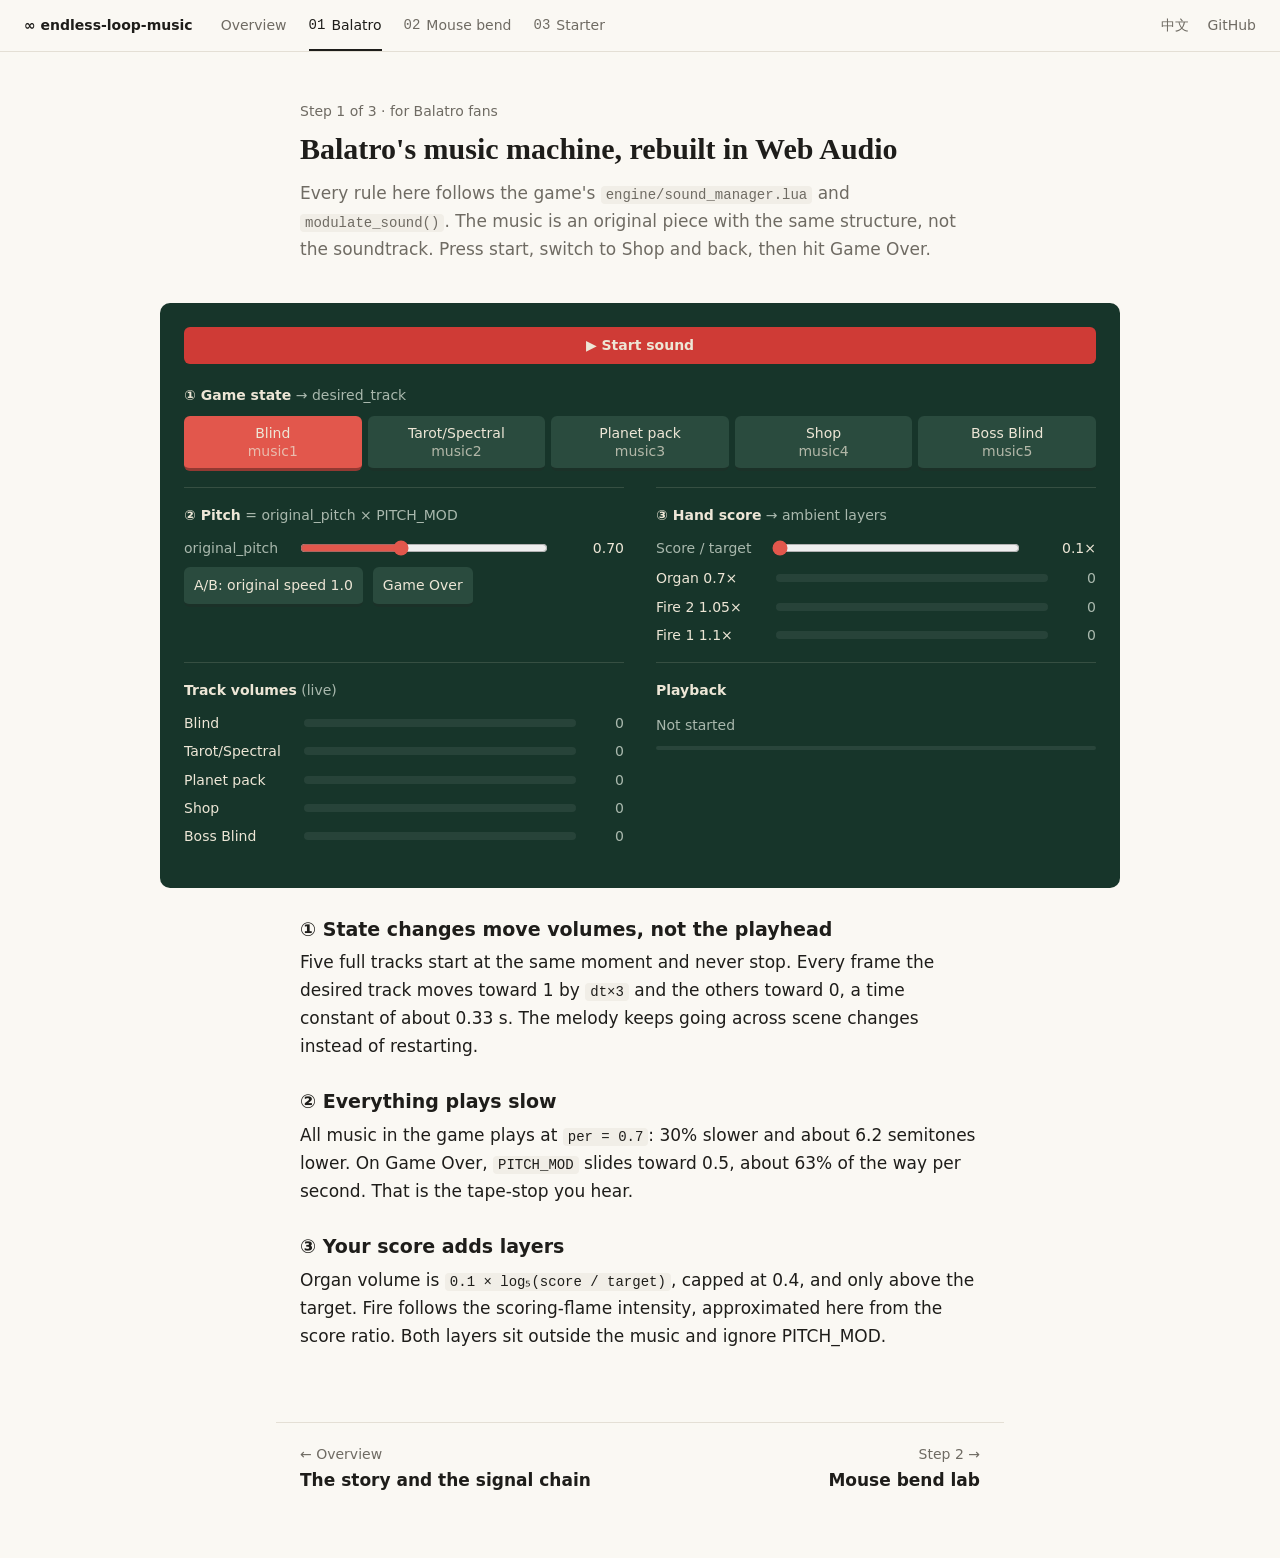
==== demos/balatro.html @ f19dcfc6 "Point links to JonasJoe233" ====
<!doctype html>
<html lang="en">
<head>
<meta charset="utf-8">
<title>Balatro music machine · replica</title>
<meta name="viewport" content="width=device-width,initial-scale=1">
<link rel="stylesheet" href="../assets/site.css">
<style>
  /* the mixer is one .stage; game colors stay inside it */
  .mixer{margin-top:32px;padding:24px}
  .mixer .grp{padding:16px 0;border-top:1px solid var(--felt-line)}
  .mixer > .grp:first-of-type{border-top:0;padding-top:0}
  .mixer .lbl{color:var(--felt-mute);margin:0 0 10px}
  .mixer .lbl b{color:var(--felt-ink)}
  .mixer .two{display:grid;grid-template-columns:1fr 1fr;gap:0 32px}
  .mixer .two .grp{border-top:1px solid var(--felt-line)}
  @media(max-width:760px){.mixer{padding:18px}.mixer .two{grid-template-columns:1fr}}
  .mixer button{font:inherit;color:var(--felt-ink);background:#2a4b3e;border:0;border-bottom:3px solid rgba(0,0,0,.35);border-radius:6px;padding:7px 10px;cursor:pointer}
  .mixer button:hover{filter:brightness(1.15)}
  .mixer button:active{transform:translateY(2px);border-bottom-width:1px}
  .mixer button.on{background:var(--red)}
  #start{width:100%;margin-bottom:20px;border-bottom:0;background:var(--act);font-weight:600}
  .states{display:grid;grid-template-columns:repeat(5,1fr);gap:6px}
  .states button{padding:8px 4px;line-height:1.3}
  .states button small{display:block;opacity:.7;font-size:inherit}
  @media(max-width:560px){.states{grid-template-columns:repeat(3,1fr)}}
  .row{display:flex;align-items:center;gap:10px;margin:8px 0;flex-wrap:wrap}
  .row label{width:104px;flex:none;color:var(--felt-mute)}
  .row input[type=range]{flex:1;min-width:120px;accent-color:var(--red)}
  .row output{width:64px;text-align:right;font-variant-numeric:tabular-nums}
  .meters{display:grid;gap:6px}
  .meter{display:grid;grid-template-columns:112px 1fr 40px;align-items:center;gap:8px}
  .bar{height:8px;background:rgba(255,255,255,.07);border-radius:4px;overflow:hidden}
  .bar i{display:block;height:100%;width:0;border-radius:4px}
  .meter span:last-child{text-align:right;font-variant-numeric:tabular-nums;color:var(--felt-mute)}
  .stats{font-variant-numeric:tabular-nums;line-height:1.9;color:var(--felt-mute)}
  .stats b{color:var(--gold);font-weight:600}
  .pos{height:4px;background:rgba(255,255,255,.08);border-radius:4px;margin-top:8px;overflow:hidden}
  .pos i{display:block;height:100%;width:0;background:var(--blue)}
  .explain{margin-top:24px}
  @media(max-width:760px){.row{flex-wrap:nowrap}.row label{width:auto;flex:0 1 auto}.row input[type=range]{min-width:0}.row output{width:44px;flex:none}}
</style>
</head>
<body>
<header class="site-nav">
  <a class="brand" href="../index.html">∞ <span>endless-loop-music</span></a>
  <nav aria-label="Site">
    <a href="../index.html">Overview</a>
    <a href="../demos/balatro.html" aria-current="page"><small>01</small>Balatro</a>
    <a href="../demos/mouse-bend.html"><small>02</small>Mouse bend</a>
    <a href="../examples/homepage.html"><small>03</small>Starter</a>
  </nav>
  <div class="ext"><a href="https://github.com/JonasJoe233/endless-loop-music/blob/main/README.zh-CN.md">中文</a><a class="gh" href="https://github.com/JonasJoe233/endless-loop-music">GitHub</a></div>
</header>
<section class="page-intro">
  <div class="step">Step 1 of 3 · for Balatro fans</div>
  <h1>Balatro's music machine, rebuilt in Web Audio</h1>
  <p>Every rule here follows the game's <code>engine/sound_manager.lua</code> and <code>modulate_sound()</code>. The music is an original piece with the same structure, not the soundtrack. Press start, switch to Shop and back, then hit Game Over.</p>
</section>

<div class="wide">
<div class="stage mixer">
  <button id="start">▶ Start sound</button>

  <div class="grp">
    <p class="lbl"><b>① Game state</b> → desired_track</p>
    <div class="states" id="states"></div>
  </div>

  <div class="two">
    <div class="grp">
      <p class="lbl"><b>② Pitch</b> = original_pitch × PITCH_MOD</p>
      <div class="row"><label>original_pitch</label><input id="pitch" type="range" min="0.5" max="1" step="0.01" value="0.7"><output id="pitchOut">0.70</output></div>
      <div class="row"><button id="ab">A/B: original speed 1.0</button><button id="over">Game Over</button></div>
    </div>
    <div class="grp">
      <p class="lbl"><b>③ Hand score</b> → ambient layers</p>
      <div class="row"><label>Score / target</label><input id="score" type="range" min="-1" max="4" step="0.01" value="-1"><output id="scoreOut">0.1×</output></div>
      <div class="meters" id="ambMeters"></div>
    </div>
    <div class="grp">
      <p class="lbl"><b>Track volumes</b> (live)</p>
      <div class="meters" id="trackMeters"></div>
    </div>
    <div class="grp">
      <p class="lbl"><b>Playback</b></p>
      <div class="stats" id="stats">Not started</div>
      <div class="pos"><i id="posBar"></i></div>
    </div>
  </div>
</div>
</div>

<section class="col explain">
  <h3>① State changes move volumes, not the playhead</h3>
  <p>Five full tracks start at the same moment and never stop. Every frame the desired track moves toward 1 by <code>dt×3</code> and the others toward 0, a time constant of about 0.33 s. The melody keeps going across scene changes instead of restarting.</p>
  <h3>② Everything plays slow</h3>
  <p>All music in the game plays at <code>per = 0.7</code>: 30% slower and about 6.2 semitones lower. On Game Over, <code>PITCH_MOD</code> slides toward 0.5, about 63% of the way per second. That is the tape-stop you hear.</p>
  <h3>③ Your score adds layers</h3>
  <p>Organ volume is <code>0.1 × log₅(score / target)</code>, capped at 0.4, and only above the target. Fire follows the scoring-flame intensity, approximated here from the score ratio. Both layers sit outside the music and ignore PITCH_MOD.</p>
</section>
<div class="pager"><a class="prev" href="../index.html"><small>← Overview</small>The story and the signal chain</a><a class="next" href="mouse-bend.html"><small>Step 2 →</small>Mouse bend lab</a></div>
<script>
/* ================= score: 16 bars, D dorian / minor, written at the unslowed 100 BPM ================= */
const SR = 32000, BPM = 100, BEAT = 60 / BPM, BARS = 16, BEATS = BARS * 4;
const LEN = Math.round(BEATS * BEAT * SR), TAIL = Math.round(3 * SR);
const hz = m => 440 * Math.pow(2, (m - 69) / 12);

// one chord per bar: [bass, rootless voicing]. Bar 16 ends on A7 and resolves to Dm9 across the loop seam
const PROG = [
  [38,[53,57,60,64]], [38,[53,57,60,64]], [46,[53,57,58,62]], [45,[55,58,61,64]],   // Dm9 Dm9 Bbmaj7 A7b9
  [38,[53,57,60,64]], [38,[53,57,60,64]], [43,[53,57,58,62]], [45,[55,57,61,65]],   // Dm9 Dm9 Gm9 A7b13
  [46,[53,57,58,62]], [45,[55,60,64,67]], [43,[53,57,58,62]], [41,[53,57,60,64]],   // Bbmaj7 Am7 Gm9 Fmaj7
  [40,[52,55,58,62]], [45,[55,57,61,64]], [38,[53,57,60,64]], [45,[55,57,61,64]]    // Em7b5 A7 Dm9 A7
];
// melody: [beat, MIDI, duration in beats]
const MELODY = [
  [0,69,1],[1,72,.5],[1.5,74,1.5],[3,76,.5],[3.5,77,.5],  [4,76,1],[5,74,.5],[5.5,72,.5],[6,69,2],
  [8,77,1],[9,76,.5],[9.5,74,1.5],[11,69,1],              [12,73,1.5],[13.5,76,.5],[14,79,1],[15,70,1],
  [16,69,.5],[16.5,74,.5],[17,77,1],[18,76,.5],[18.5,74,.5],[19,72,1],  [20,74,3],
  [24,70,1],[25,74,.5],[25.5,77,1],[26.5,81,1.5],         [28,79,1],[29,77,1],[30,76,1],[31,73,1],
  [32,74,2],[34,77,1],[35,81,1],                          [36,79,1.5],[37.5,76,.5],[38,72,2],
  [40,70,1],[41,74,1],[42,77,1],[43,81,1],                [44,79,.5],[44.5,81,.5],[45,76,3],
  [48,74,1],[49,70,1],[50,67,2],                          [52,69,1],[53,73,1],[54,76,1],[55,79,1],
  [56,77,1.5],[57.5,76,.5],[58,74,2],                     [60,76,2],[62,73,2]
];
const swing = b => (b % 1 === 0.5) ? b + 0.06 : b;   // light swing: offbeats a little late

/* ================= synths (used inside an OfflineAudioContext) ================= */
function adsr(oc, t, a, peak, hold, rel) {
  const g = oc.createGain(), p = g.gain;
  p.setValueAtTime(0, t); p.linearRampToValueAtTime(peak, t + a);
  p.setValueAtTime(peak, t + a + hold); p.exponentialRampToValueAtTime(1e-4, t + a + hold + rel);
  return g;
}
let NOISE = null;
function noise(oc) {
  if (!NOISE) { NOISE = oc.createBuffer(1, SR, SR); const d = NOISE.getChannelData(0); for (let i = 0; i < SR; i++) d[i] = Math.random() * 2 - 1; }
  return NOISE;
}
const SYN = {
  // drawbar organ: harmonic sines + 6 Hz vibrato for a Leslie feel
  organ(oc, out, t, m, d, v = 0.035) {
    const g = adsr(oc, t, 0.03, v, d, 0.25), lfo = oc.createOscillator(), lg = oc.createGain();
    lfo.frequency.value = 6.1; lg.gain.value = 9; lfo.connect(lg); lfo.start(t); lfo.stop(t + d + 0.4);
    [[1, 1], [2, .7], [3, .35], [4, .3], [6, .12]].forEach(([h, a]) => {
      const o = oc.createOscillator(), og = oc.createGain(); o.frequency.value = hz(m) * h; og.gain.value = a;
      lg.connect(o.detune); o.connect(og).connect(g); o.start(t); o.stop(t + d + 0.4);
    });
    g.connect(out);
  },
  bass(oc, out, t, m, d) {
    const lp = oc.createBiquadFilter(); lp.type = 'lowpass'; lp.frequency.value = 600;
    const g = adsr(oc, t, 0.005, 0.32, d * 0.6, 0.12);
    const o = oc.createOscillator(); o.type = 'triangle'; o.frequency.value = hz(m);
    const s = oc.createOscillator(); s.frequency.value = hz(m) / 2; const sg = oc.createGain(); sg.gain.value = .5;
    o.connect(lp); s.connect(sg).connect(lp); lp.connect(g).connect(out);
    o.start(t); s.start(t); o.stop(t + d + .2); s.stop(t + d + .2);
  },
  // lead: square wave, delayed vibrato, a little glide
  lead(oc, out, t, m, d) {
    const lp = oc.createBiquadFilter(); lp.type = 'lowpass'; lp.frequency.value = 2200; lp.Q.value = 2;
    const g = adsr(oc, t, 0.02, 0.07, Math.max(0, d - 0.05), 0.18);
    const o = oc.createOscillator(); o.type = 'square';
    o.frequency.setValueAtTime(hz(m - 0.4), t); o.frequency.exponentialRampToValueAtTime(hz(m), t + 0.05);
    const lfo = oc.createOscillator(), lg = oc.createGain(); lfo.frequency.value = 5.2;
    lg.gain.setValueAtTime(0, t); lg.gain.linearRampToValueAtTime(18, t + Math.min(d, 0.5));
    lfo.connect(lg).connect(o.detune); o.connect(lp).connect(g).connect(out);
    o.start(t); lfo.start(t); o.stop(t + d + .3); lfo.stop(t + d + .3);
  },
  pluck(oc, out, t, m) {
    const g = adsr(oc, t, 0.003, 0.06, 0.01, 0.35);
    const o = oc.createOscillator(); o.type = 'triangle'; o.frequency.value = hz(m);
    o.connect(g).connect(out); o.start(t); o.stop(t + .45);
  },
  // bell: inharmonic partials
  bell(oc, out, t, m) {
    [[1, .05, 2.6], [2.76, .02, 1.2], [5.4, .01, .6]].forEach(([r, a, rel]) => {
      const g = adsr(oc, t, 0.002, a, 0.005, rel); const o = oc.createOscillator();
      o.frequency.value = hz(m) * r; o.connect(g).connect(out); o.start(t); o.stop(t + rel + .1);
    });
  },
  // space pad: slow-attack detuned saws + lowpass
  space(oc, out, t, m, d) {
    const lp = oc.createBiquadFilter(); lp.type = 'lowpass'; lp.frequency.value = 1300;
    const g = adsr(oc, t, 1.2, 0.022, Math.max(0, d - 1.2), 1.5);
    [-11, 0, 11].forEach(c => { const o = oc.createOscillator(); o.type = 'sawtooth'; o.frequency.value = hz(m); o.detune.value = c;
      o.connect(lp); o.start(t); o.stop(t + d + 1.6); });
    lp.connect(g).connect(out);
  },
  kick(oc, out, t) {
    const o = oc.createOscillator(); o.frequency.setValueAtTime(130, t); o.frequency.exponentialRampToValueAtTime(40, t + .16);
    const g = adsr(oc, t, .002, .6, .01, .25); o.connect(g).connect(out); o.start(t); o.stop(t + .35);
  },
  snare(oc, out, t) {
    const n = oc.createBufferSource(); n.buffer = noise(oc);
    const bp = oc.createBiquadFilter(); bp.type = 'bandpass'; bp.frequency.value = 1700; bp.Q.value = .7;
    const g = adsr(oc, t, .001, .2, .01, .15); n.connect(bp).connect(g).connect(out); n.start(t, Math.random() * .5); n.stop(t + .3);
  },
  hat(oc, out, t, v) {
    const n = oc.createBufferSource(); n.buffer = noise(oc);
    const hp = oc.createBiquadFilter(); hp.type = 'highpass'; hp.frequency.value = 7500;
    const g = adsr(oc, t, .001, v, .004, .045); n.connect(hp).connect(g).connect(out); n.start(t, Math.random() * .5); n.stop(t + .1);
  }
};
/* ================= layers: each layer is 16 bars of notes ================= */
const LAYERS = {
  organ(oc, o) { PROG.forEach(([, v], i) => v.forEach(m => SYN.organ(oc, o, i * 4 * BEAT, m, 4 * BEAT - .1))); },
  bass(oc, o) {
    PROG.forEach(([r], i) => {
      const next = PROG[(i + 1) % BARS][0], b = i * 4;
      [[0, r, 1.2], [1.5, r, .4], [2, r + 7, .9], [3, r + 12, .4], [3.5, next + (next > r ? -1 : 1), .4]]
        .forEach(([t, m, d]) => SYN.bass(oc, o, swing(b + t) * BEAT, m, d * BEAT));
    });
  },
  drums(oc, o) {
    for (let bar = 0; bar < BARS; bar++) {
      const b = bar * 4;
      [0, 2.5].concat(bar % 4 === 3 ? [3.5] : []).forEach(t => SYN.kick(oc, o, swing(b + t) * BEAT));
      [1, 3].forEach(t => SYN.snare(oc, o, (b + t) * BEAT));
      for (let e = 0; e < 8; e++) SYN.hat(oc, o, swing(b + e / 2) * BEAT, e % 2 ? .035 : .06);
    }
  },
  lead(oc, o) { MELODY.forEach(([t, m, d]) => SYN.lead(oc, o, swing(t) * BEAT, m, d * BEAT)); },
  arp(oc, o) {
    const shape = [0, 1, 2, 3, 2, 1, 3, 2];
    PROG.forEach(([, v], i) => shape.forEach((k, e) => SYN.pluck(oc, o, swing(i * 4 + e / 2) * BEAT, v[k] + 12)));
  },
  bells(oc, o) {
    PROG.forEach(([, v], i) => {
      SYN.bell(oc, o, i * 4 * BEAT, v[3] + 24);
      if (i % 2) SYN.bell(oc, o, (i * 4 + 2.5) * BEAT, v[1] + 24);
    });
  },
  space(oc, o) {
    for (let i = 0; i < BARS; i += 2) PROG[i][1].forEach(m => SYN.space(oc, o, i * 4 * BEAT, m + 12, 8 * BEAT - .2));
  }
};

async function renderLayer(name) {
  const oc = new OfflineAudioContext(1, LEN + TAIL, SR);
  const out = oc.createGain(); out.connect(oc.destination);
  LAYERS[name](oc, out);
  const d = (await oc.startRendering()).getChannelData(0);
  for (let i = 0; i < TAIL; i++) d[i] += d[LEN + i];     // fold the tail back onto the start: no gap at the seam
  return d.slice(0, LEN);
}
// distorted organ for the Boss track: tanh soft clip + one-pole lowpass on samples
function distort(src) {
  const d = new Float32Array(src.length); let y = 0;
  for (let i = src.length - 2000; i < src.length; i++) y += (Math.tanh(src[i] * 9) * .22 - y) * .35;  // pre-warm the filter with the end of the loop so the seam stays continuous
  for (let i = 0; i < src.length; i++) { y += (Math.tanh(src[i] * 9) * .22 - y) * .35; d[i] = y; }
  return d;
}

/* ================= five full tracks = different mixes of the same layers ================= */
const TRACKS = [   // layer order: organ dorg bass drums lead arp bells space
  { code: 'music1', name: 'Blind', sub: 'music1', color: '#009dff', mix: [.8, 0, .9, .65, .85, .25, .2, .15] },
  { code: 'music2', name: 'Tarot/Spectral', sub: 'music2', color: '#8867a5', mix: [.3, 0, .5, 0, .45, .75, .9, .55] },
  { code: 'music3', name: 'Planet pack', sub: 'music3', color: '#4bc292', mix: [0, 0, .55, 0, 0, .3, .7, 1.1] },
  { code: 'music4', name: 'Shop', sub: 'music4', color: '#fda200', mix: [.6, 0, 1, .9, .6, .85, .3, .1] },
  { code: 'music5', name: 'Boss Blind', sub: 'music5', color: '#fe5f55', mix: [.15, 1, 1.25, 1.15, 0, .2, 0, .35] }
];
const LAYER_ORDER = ['organ', 'dorg', 'bass', 'drums', 'lead', 'arp', 'bells', 'space'];

async function buildTracks(progress) {
  const L = {}, names = Object.keys(LAYERS);
  for (let i = 0; i < names.length; i++) { progress(`Rendering layer ${i + 1}/${names.length}: ${names[i]}`); L[names[i]] = await renderLayer(names[i]); }
  L.dorg = distort(L.organ);
  const mixes = TRACKS.map(t => {
    const d = new Float32Array(LEN);
    LAYER_ORDER.forEach((n, k) => { const a = t.mix[k]; if (a) { const s = L[n]; for (let i = 0; i < LEN; i++) d[i] += s[i] * a; } });
    return d;
  });
  return mixes.map(d => {                                      // normalize each track to its own peak so switching keeps loudness similar
    let peak = 0; for (let i = 0; i < LEN; i++) peak = Math.max(peak, Math.abs(d[i]));
    const k = .8 / peak; for (let i = 0; i < LEN; i++) d[i] *= k; const b = new AudioBuffer({ length: LEN, sampleRate: SR, numberOfChannels: 1 }); b.copyToChannel(d, 0); return b; });
}

/* ================= ambient layers: organ drone and fire (crossfaded into seamless loops) ================= */
function seamless(d, fade) {
  const n = d.length - fade, out = new Float32Array(n);
  for (let i = 0; i < n; i++) out[i] = d[i];
  for (let i = 0; i < fade; i++) { const a = i / fade; out[i] = d[i] * Math.sqrt(a) + d[n + i] * Math.sqrt(1 - a); }
  return out;
}
async function renderAmbient() {
  const dur = 9, fade = SR;
  let oc = new OfflineAudioContext(1, dur * SR, SR), o = oc.createGain(); o.connect(oc.destination);
  [50, 57, 62, 65, 69].forEach(m => SYN.organ(oc, o, 0, m, dur, .05));   // sustained D minor chord
  const organ = seamless((await oc.startRendering()).getChannelData(0), fade);
  oc = new OfflineAudioContext(1, dur * SR, SR); o = oc.createGain(); o.connect(oc.destination);
  const n = oc.createBufferSource(); n.buffer = noise(oc); n.loop = true;
  const lp = oc.createBiquadFilter(); lp.type = 'lowpass'; lp.frequency.value = 500;
  const rg = oc.createGain(); rg.gain.value = .25; n.connect(lp).connect(rg).connect(o); n.start(0);
  for (let t = 0.05; t < dur; t += Math.random() * .09 + .01) {         // random crackles
    const s = oc.createBufferSource(); s.buffer = noise(oc);
    const bp = oc.createBiquadFilter(); bp.type = 'bandpass'; bp.frequency.value = 1500 + Math.random() * 3500;
    const g = adsr(oc, t, .001, Math.random() * .5, .002, .02); s.connect(bp).connect(g).connect(o); s.start(t, Math.random() * .5); s.stop(t + .05);
  }
  const fire = seamless((await oc.startRendering()).getChannelData(0), fade);
  const mk = d => { const b = new AudioBuffer({ length: d.length, sampleRate: SR, numberOfChannels: 1 }); b.copyToChannel(d, 0); return b; };
  return { organ: mk(organ), fire: mk(fire) };
}
/* ================= runtime: per-frame port of modulate_sound() + SET_SFX() ================= */
const G = { desired: 'music1', PITCH_MOD: 1, original_pitch: 0.7, gameOver: false, ratio: 0.1, pos: 0 };
const ORIGINAL_VOLUME = 0.6;                  // args.vol = 0.6 in RESTART_MUSIC
let ctx, master, live = [], amb = {}, lastT = 0, started = false;

function reverb(ctx) {                        // generated stereo impulse response: space and width for mono tracks
  const len = ctx.sampleRate * 2.2, ir = ctx.createBuffer(2, len, ctx.sampleRate);
  for (let c = 0; c < 2; c++) { const d = ir.getChannelData(c); for (let i = 0; i < len; i++) d[i] = (Math.random() * 2 - 1) * Math.pow(1 - i / len, 3); }
  const cv = ctx.createConvolver(); cv.buffer = ir; return cv;
}

async function start() {
  ctx = new AudioContext(); await ctx.resume();
  const say = s => document.getElementById('stats').textContent = s;
  const buffers = await buildTracks(say);
  say('Rendering ambient layers…'); const ab = await renderAmbient();

  master = ctx.createGain(); master.gain.value = 0.9;
  const dry = ctx.createGain(), wet = ctx.createGain(), rv = reverb(ctx);
  dry.gain.value = 0.85; wet.gain.value = 0.28;
  master.connect(dry).connect(ctx.destination); master.connect(rv).connect(wet).connect(ctx.destination);

  const at = ctx.currentTime + 0.1;
  live = TRACKS.map((t, i) => {               // all five tracks start together, as in RESTART_MUSIC
    const src = ctx.createBufferSource(); src.buffer = buffers[i]; src.loop = true;
    src.playbackRate.value = G.original_pitch * G.PITCH_MOD;
    const g = ctx.createGain();
    const cur = t.code === G.desired ? 1 : 0;   // initial current_volume: 1 for the desired track, 0 for the rest
    g.gain.value = cur * ORIGINAL_VOLUME;
    src.connect(g).connect(master); src.start(at);
    return { ...t, src, g, cur };
  });
  // ambient: fixed per, no PITCH_MOD (the non-music branch of SET_SFX only uses original_pitch)
  const mkAmb = (buf, per) => { const s = ctx.createBufferSource(); s.buffer = buf; s.loop = true; s.playbackRate.value = per;
    const g = ctx.createGain(); g.gain.value = 0; s.connect(g).connect(master); s.start(at); return { g, vol: 0 }; };
  amb = { ambientOrgan1: mkAmb(ab.organ, 0.7), ambientFire1: mkAmb(ab.fire, 1.1), ambientFire2: mkAmb(ab.fire, 1.05) };
  started = true; lastT = performance.now();
}

function step(dt) {
  // PITCH_MOD: moves toward its target by dt each frame; target is 0.5 on Game Over
  G.PITCH_MOD = G.PITCH_MOD * (1 - dt) + dt * (G.gameOver ? 0.5 : 1);
  const rate = G.original_pitch * G.PITCH_MOD, now = ctx.currentTime;
  live.forEach(s => {
    const target = s.code === G.desired ? 1 : 0;
    s.cur = target * (dt * 3) + (1 - dt * 3) * s.cur;         // original: 1*(dt*3) + (1-(dt*3))*current_volume
    s.g.gain.setTargetAtTime(s.cur * ORIGINAL_VOLUME, now, 0.015);
    s.src.playbackRate.setTargetAtTime(rate, now, 0.015);
  });
  G.pos = (G.pos + dt * rate) % (LEN / SR);

  // score intensity: organ = max(min(0.4, 0.1*log5(earned/(required+1))), 0)
  const organ = Math.max(Math.min(0.4, 0.1 * Math.log(G.ratio) / Math.log(5)), 0);
  const flames = Math.min(1, Math.max(0, Math.log10(Math.max(G.ratio, 1)) / 3));   // approximation: in the game this comes from the scoring flames
  const tgt = {
    ambientOrgan1: 0.6 * (100 + 100) / 200 * organ,
    ambientFire2: 0.9 * (flames > 0.3 ? 1 : flames / 0.3),
    ambientFire1: 0.8 * (flames > 0.3 ? (flames - 0.3) / 0.7 : 0)
  };
  for (const k in amb) { const a = amb[k]; a.vol = a.vol * (1 - dt) + dt * tgt[k]; a.g.gain.setTargetAtTime(a.vol * 0.5, now, 0.02); }
  return { rate, organ, flames };
}
/* ================= UI ================= */
const $ = id => document.getElementById(id);
$('states').innerHTML = TRACKS.map(t => `<button data-code="${t.code}">${t.name}<small>${t.sub}</small></button>`).join('');
const paintStates = () => document.querySelectorAll('[data-code]').forEach(b => b.classList.toggle('on', b.dataset.code === G.desired));
document.querySelectorAll('[data-code]').forEach(b => b.onclick = () => { G.desired = b.dataset.code; paintStates(); });
paintStates();

const meter = (id, label, color) => `<div class="meter"><span>${label}</span><div class="bar"><i id="${id}" style="background:${color}"></i></div><span id="${id}v">0</span></div>`;
$('trackMeters').innerHTML = TRACKS.map(t => meter('m_' + t.code, t.name, t.color)).join('');
$('ambMeters').innerHTML = meter('m_org', 'Organ 0.7×', '#c9a0ff') + meter('m_f2', 'Fire 2 1.05×', '#ff8a3d') + meter('m_f1', 'Fire 1 1.1×', '#ff4d2e');

$('pitch').oninput = e => { G.original_pitch = +e.target.value; $('pitchOut').textContent = G.original_pitch.toFixed(2); syncAB(); };
const syncAB = () => $('ab').textContent = G.original_pitch === 1 ? 'A/B: back to game 0.7' : 'A/B: original speed 1.0';
$('ab').onclick = () => { G.original_pitch = G.original_pitch === 1 ? 0.7 : 1; $('pitch').value = G.original_pitch; $('pitchOut').textContent = G.original_pitch.toFixed(2); syncAB(); };
$('over').onclick = () => { G.gameOver = !G.gameOver; $('over').classList.toggle('on', G.gameOver); $('over').textContent = G.gameOver ? 'Restart' : 'Game Over'; };
$('score').oninput = e => { G.ratio = Math.pow(10, +e.target.value); $('scoreOut').textContent = (G.ratio < 10 ? G.ratio.toFixed(1) : Math.round(G.ratio).toLocaleString()) + '×'; };

$('start').onclick = async e => {
  const b = e.target; b.disabled = true; b.textContent = 'Rendering…';
  try { await start(); b.textContent = 'Playing: switch states below'; }
  catch (err) { b.textContent = 'Error: ' + err.message; console.error(err); }
};

const setBar = (id, v, max = 1) => { $(id).style.width = Math.min(100, v / max * 100) + '%'; $(id + 'v').textContent = v.toFixed(2); };
function frame(ms) {
  if (started) {
    const dt = Math.min(0.1, (ms - lastT) / 1000); lastT = ms;
    const { rate, organ, flames } = step(dt);
    live.forEach(s => setBar('m_' + s.code, s.cur));
    setBar('m_org', amb.ambientOrgan1.vol, 0.4); setBar('m_f2', amb.ambientFire2.vol, 0.9); setBar('m_f1', amb.ambientFire1.vol, 0.8);
    const cents = 1200 * Math.log2(rate), loopSec = LEN / SR / rate, bar = Math.floor(G.pos / (4 * BEAT)) + 1;
    $('stats').innerHTML =
      `PITCH_MOD <b>${G.PITCH_MOD.toFixed(3)}</b> × original_pitch <b>${G.original_pitch.toFixed(2)}</b> = playback rate <b>${rate.toFixed(3)}</b><br>` +
      `Pitch shift <b>${cents.toFixed(0)}</b> cents (${(cents / 100).toFixed(2)} semitones), tempo <b>${(BPM * rate).toFixed(1)}</b> BPM<br>` +
      `One 16-bar loop takes <b>${loopSec.toFixed(1)}</b> s, now at bar <b>${bar}</b><br>` +
      `Organ target <b>${organ.toFixed(2)}</b>, flame intensity <b>${flames.toFixed(2)}</b>`;
    $('posBar').style.width = (G.pos / (LEN / SR) * 100) + '%';
  }
  requestAnimationFrame(frame);
}
requestAnimationFrame(frame);
</script>
</body>
</html>
---- assets/site.css ----
/* Shared shell for every page. Design rules (see AGENTS.md):
   - Paper ground, ink text, hairlines instead of cards.
   - Five type sizes: display 56, h2 30, h3/lede 19, body 17, small 14. Two weights: 400, 600.
   - --act means "this makes sound or opens a demo". Nothing else uses it.
   - Game colors live only inside .stage. */
:root{
  color-scheme:light;
  --paper:#FAF8F3; --ink:#1E1D1A; --mute:#6F6B63; --line:#E4DFD5; --code:#F1EEE7;
  --act:#CF3B36;
  --felt:#17352A; --felt-deep:#102820; --felt-ink:#EDE6D6; --felt-mute:#A9B8AD; --felt-line:rgba(237,230,214,.14);
  --nav-h:52px; --col:680px; --wide:960px;
  --serif:"Iowan Old Style","Palatino Linotype",Palatino,"Book Antiqua",Georgia,serif;
  --sans:-apple-system,system-ui,"Segoe UI","PingFang SC",sans-serif;
  --mono:ui-monospace,"SF Mono",Menlo,Consolas,monospace;
  --fs-display:56px; --fs-h2:30px; --fs-h3:19px; --fs-body:17px; --fs-small:14px;
}
*{box-sizing:border-box}
html,body{margin:0}
body{background:var(--paper);color:var(--ink);font:400 var(--fs-body)/1.65 var(--sans);-webkit-font-smoothing:antialiased}
a{color:var(--ink);text-decoration:underline;text-decoration-color:var(--mute);text-decoration-thickness:1px;text-underline-offset:4px}
a:hover{text-decoration-color:var(--ink)}
b,strong{font-weight:600}
code{font:var(--fs-small) var(--mono);background:var(--code);padding:1px 5px;border-radius:4px}
p{margin:0 0 16px}

/* ---------- type tiers ---------- */
.display{font:600 var(--fs-display)/1.05 var(--serif);letter-spacing:-.01em;margin:10px 0 18px}
h2,.h2{font:600 var(--fs-h2)/1.2 var(--serif);margin:0 0 14px}
h3,.h3{font:600 var(--fs-h3)/1.4 var(--sans);margin:28px 0 6px}
.lede{font-size:var(--fs-h3);color:var(--mute);margin:0 0 24px}
.eyebrow,.small{font-size:var(--fs-small);color:var(--mute);letter-spacing:.02em}
.mute{color:var(--mute)}
@media (max-width:760px){:root{--fs-display:38px;--fs-h2:26px}}

/* ---------- layout ---------- */
.col{max-width:calc(var(--col) + 48px);margin:0 auto;padding:0 24px}
.wide{max-width:calc(var(--wide) + 48px);margin:0 auto;padding:0 24px}
.section{padding-top:64px;scroll-margin-top:var(--nav-h)}
hr.rule{border:0;border-top:1px solid var(--line);margin:0}

/* ---------- controls ---------- */
.btn{display:inline-block;font:600 var(--fs-body)/1.2 var(--sans);color:#fff;background:var(--act);border:0;border-radius:6px;
  padding:12px 18px;text-decoration:none;cursor:pointer}
.btn:hover{filter:brightness(1.08)}
.btn:disabled{opacity:.75;cursor:default;filter:none}
.btn-line{display:inline-block;font:400 var(--fs-body)/1.2 var(--sans);color:var(--ink);background:none;border:1px solid var(--ink);
  border-radius:6px;padding:11px 17px;cursor:pointer;text-decoration:none}
.links{display:flex;gap:10px 24px;flex-wrap:wrap;align-items:center}

/* ---------- blocks (max one per section) ---------- */
pre{margin:20px 0;padding:18px 20px;background:var(--code);border-radius:6px;overflow:auto;font:var(--fs-small)/1.65 var(--mono);color:var(--ink)}
pre .c{color:var(--mute)}
.note,.notice{border-left:2px solid var(--ink);padding:2px 0 2px 14px;margin:20px 0;font-size:var(--fs-small);color:var(--mute)}
.notice{color:var(--ink)}
.notice[hidden]{display:none}
.note code,.notice code{overflow-wrap:anywhere}
figure{margin:28px 0 0}
figure img{display:block;width:100%;border:1px solid var(--line);border-radius:6px}
figcaption{font-size:var(--fs-small);color:var(--mute);margin-top:10px}

/* ---------- demo stage: the only place game colors appear ---------- */
.stage{--red:#e2574c;--blue:#4a8fe7;--gold:#e9b949;--purple:#9a7bc0;--dim:var(--felt-mute);
  background:var(--felt);color:var(--felt-ink);border-radius:10px;font-size:var(--fs-small);line-height:1.6}
.stage a{color:var(--felt-ink);text-decoration-color:var(--felt-mute)}
.stage code{background:rgba(0,0,0,.25);color:var(--felt-ink)}

/* ---------- top nav ---------- */
.site-nav{position:sticky;top:0;z-index:50;height:var(--nav-h);display:flex;align-items:center;gap:28px;
  padding:0 24px;background:var(--paper);border-bottom:1px solid var(--line);font-size:var(--fs-small)}
.site-nav a{text-decoration:none;color:var(--mute)}
.site-nav a:hover{color:var(--ink)}
.site-nav .brand{color:var(--ink);font-weight:600;white-space:nowrap}
.site-nav nav{display:flex;gap:22px;overflow-x:auto;scrollbar-width:none;flex:1;align-self:stretch}
.site-nav nav::-webkit-scrollbar{display:none}
.site-nav nav a{display:flex;align-items:center;white-space:nowrap}
.site-nav nav a[aria-current=page]{color:var(--ink);box-shadow:inset 0 -2px 0 var(--ink)}
.site-nav nav a small{font:inherit;font-family:var(--mono);margin-right:6px}
.site-nav .ext{display:flex;gap:18px;white-space:nowrap}
@media (max-width:760px){
  .site-nav{gap:14px;padding:0 14px}
  .site-nav .brand span,.site-nav .ext a:not(.gh){display:none}
  .site-nav nav{gap:12px}
  .site-nav nav a small{display:none}
}

/* ---------- subpage intro + pager ---------- */
.page-intro{max-width:calc(var(--col) + 48px);margin:0 auto;padding:48px 24px 8px}
.page-intro .step{font-size:var(--fs-small);color:var(--mute)}
.page-intro h1{font:600 var(--fs-h2)/1.2 var(--serif);margin:8px 0 12px}
.page-intro p{color:var(--mute);margin:0}
.pager{display:flex;justify-content:space-between;gap:24px;max-width:calc(var(--col) + 48px);margin:72px auto 0;
  padding:20px 24px 64px;border-top:1px solid var(--line)}
.pager a{display:block;text-decoration:none;color:var(--ink);font-weight:600}
.pager a small{display:block;font-size:var(--fs-small);font-weight:400;color:var(--mute)}
.pager a:hover{text-decoration:underline;text-underline-offset:4px}
.pager a.next{text-align:right;margin-left:auto}

/* ---------- footer ---------- */
.site-foot{max-width:calc(var(--col) + 48px);margin:96px auto 0;padding:20px 24px 48px;border-top:1px solid var(--line);
  font-size:var(--fs-small);color:var(--mute)}
.site-foot p{margin:0 0 4px}
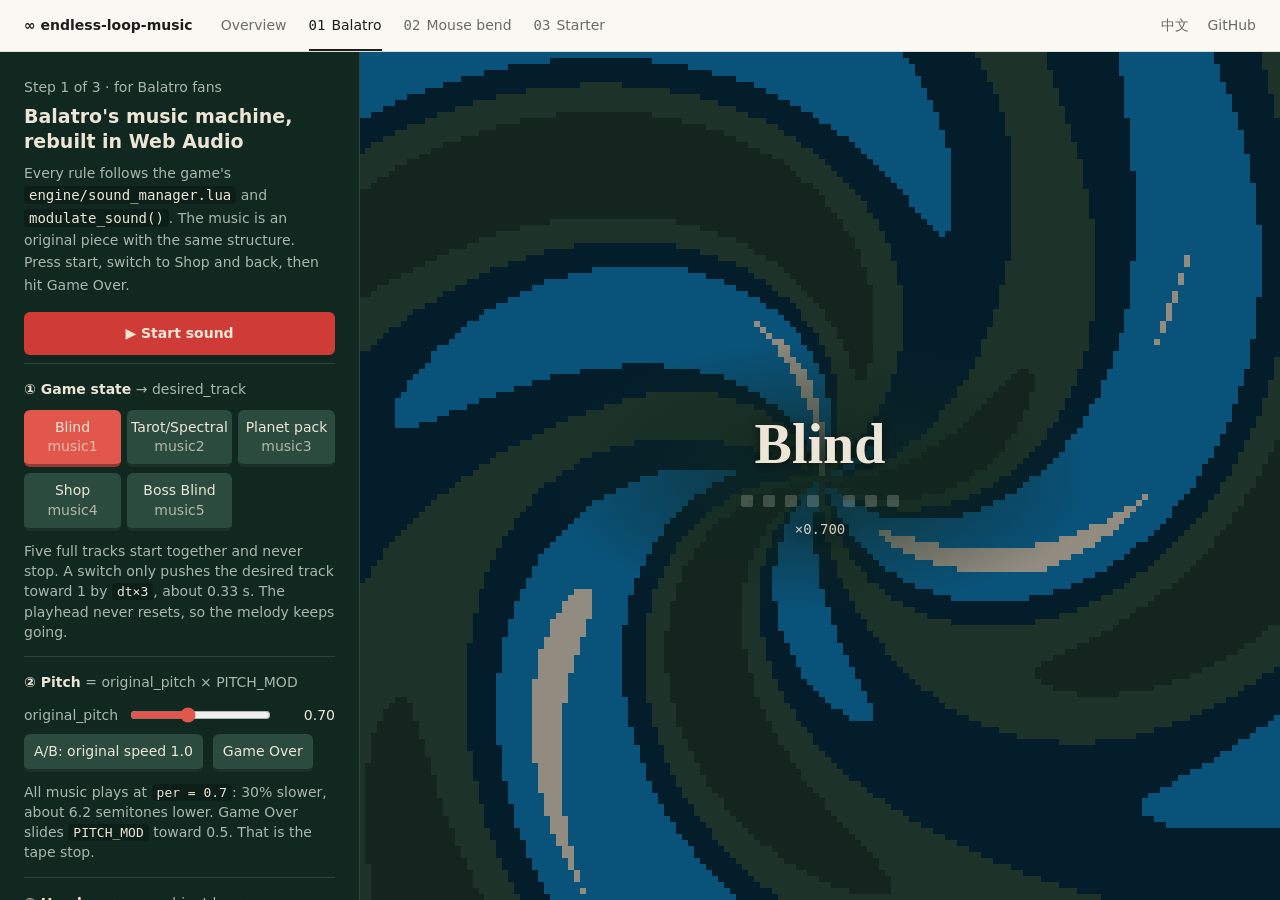
==== commit 4b2b753f: "Full-screen layout for demos 01–03; pixel swirl on Balatro page" ====
--- a/demos/balatro.html
+++ b/demos/balatro.html
@@ -2,107 +2,106 @@
 <html lang="en">
 <head>
 <meta charset="utf-8">
-<title>Balatro music machine · replica</title>
+<title data-zh="小丑牌音乐机 · 复刻">Balatro music machine · replica</title>
 <meta name="viewport" content="width=device-width,initial-scale=1">
 <link rel="stylesheet" href="../assets/site.css">
+<script src="../assets/i18n.js"></script>
 <style>
-  /* the mixer is one .stage; game colors stay inside it */
-  .mixer{margin-top:32px;padding:24px}
-  .mixer .grp{padding:16px 0;border-top:1px solid var(--felt-line)}
-  .mixer > .grp:first-of-type{border-top:0;padding-top:0}
-  .mixer .lbl{color:var(--felt-mute);margin:0 0 10px}
-  .mixer .lbl b{color:var(--felt-ink)}
-  .mixer .two{display:grid;grid-template-columns:1fr 1fr;gap:0 32px}
-  .mixer .two .grp{border-top:1px solid var(--felt-line)}
-  @media(max-width:760px){.mixer{padding:18px}.mixer .two{grid-template-columns:1fr}}
-  .mixer button{font:inherit;color:var(--felt-ink);background:#2a4b3e;border:0;border-bottom:3px solid rgba(0,0,0,.35);border-radius:6px;padding:7px 10px;cursor:pointer}
-  .mixer button:hover{filter:brightness(1.15)}
-  .mixer button:active{transform:translateY(2px);border-bottom-width:1px}
-  .mixer button.on{background:var(--red)}
-  #start{width:100%;margin-bottom:20px;border-bottom:0;background:var(--act);font-weight:600}
-  .states{display:grid;grid-template-columns:repeat(5,1fr);gap:6px}
+  /* layout shell (body.full, .stage-full, .panel, .mini-pager) lives in site.css; game colors stay inside .stage */
+  #sw{image-rendering:pixelated;image-rendering:crisp-edges}
+  .grp{padding:14px 0;border-top:1px solid var(--felt-line)}
+  .lbl{color:var(--felt-mute);margin:0 0 10px}
+  .lbl b{color:var(--felt-ink)}
+  .grp small{display:block;color:var(--felt-mute);font-size:inherit;line-height:1.45;margin-top:10px}
+  .grp small code{font-size:13px}
+  .panel button{border-bottom:3px solid rgba(0,0,0,.35)}
+  .panel button:active{transform:translateY(2px);border-bottom-width:1px}
+  .panel .go{border-bottom:0}
+  .states{display:grid;grid-template-columns:repeat(3,1fr);gap:6px}
   .states button{padding:8px 4px;line-height:1.3}
-  .states button small{display:block;opacity:.7;font-size:inherit}
-  @media(max-width:560px){.states{grid-template-columns:repeat(3,1fr)}}
-  .row{display:flex;align-items:center;gap:10px;margin:8px 0;flex-wrap:wrap}
-  .row label{width:104px;flex:none;color:var(--felt-mute)}
-  .row input[type=range]{flex:1;min-width:120px;accent-color:var(--red)}
-  .row output{width:64px;text-align:right;font-variant-numeric:tabular-nums}
+  .states button small{display:block;opacity:.7;font-size:inherit;margin:0;color:inherit}
+  .row{display:flex;align-items:center;gap:10px;margin:8px 0}
+  .row label{flex:none;color:var(--felt-mute)}
+  .row input[type=range]{flex:1;min-width:0;accent-color:var(--red)}
+  .row output{width:52px;flex:none;text-align:right;font-variant-numeric:tabular-nums}
   .meters{display:grid;gap:6px}
-  .meter{display:grid;grid-template-columns:112px 1fr 40px;align-items:center;gap:8px}
+  .meter{display:grid;grid-template-columns:104px 1fr 36px;align-items:center;gap:8px}
   .bar{height:8px;background:rgba(255,255,255,.07);border-radius:4px;overflow:hidden}
   .bar i{display:block;height:100%;width:0;border-radius:4px}
   .meter span:last-child{text-align:right;font-variant-numeric:tabular-nums;color:var(--felt-mute)}
-  .stats{font-variant-numeric:tabular-nums;line-height:1.9;color:var(--felt-mute)}
-  .stats b{color:var(--gold);font-weight:600}
+  .panel .stats{line-height:1.8}
+  .panel .stats b{color:var(--gold)}
   .pos{height:4px;background:rgba(255,255,255,.08);border-radius:4px;margin-top:8px;overflow:hidden}
   .pos i{display:block;height:100%;width:0;background:var(--blue)}
-  .explain{margin-top:24px}
-  @media(max-width:760px){.row{flex-wrap:nowrap}.row label{width:auto;flex:0 1 auto}.row input[type=range]{min-width:0}.row output{width:44px;flex:none}}
+  /* the big readout over the swirl */
+  .now{position:fixed;left:360px;right:0;top:var(--nav-h);bottom:0;z-index:5;pointer-events:none;background:none;border-radius:0;padding:0;
+    display:flex;flex-direction:column;align-items:center;justify-content:center;text-align:center;color:var(--felt-ink);
+    text-shadow:0 2px 12px rgba(0,0,0,.55)}
+  .now::before{content:"";position:absolute;width:min(560px,90%);aspect-ratio:2/1;z-index:-1;
+    background:radial-gradient(closest-side,rgba(16,40,32,.78),rgba(16,40,32,0))}
+  .now .name{font:600 var(--fs-display)/1.05 var(--serif);margin:0}
+  .now .rate{font:var(--fs-small) var(--mono);color:var(--felt-ink);opacity:.85;margin-top:14px;font-variant-numeric:tabular-nums}
+  .beats{display:flex;gap:10px;margin-top:22px}
+  .beats i{width:12px;height:12px;border-radius:2px;background:rgba(237,230,214,.22);transition:background .08s}
+  .beats i.gap{margin-left:14px}
+  .beats i.hit{background:var(--felt-ink)}
+  @media (max-width:760px){.now{left:0;bottom:52vh}.now .rate{margin-top:8px}.beats{margin-top:14px}}
 </style>
 </head>
-<body>
+<body class="full">
 <header class="site-nav">
   <a class="brand" href="../index.html">∞ <span>endless-loop-music</span></a>
   <nav aria-label="Site">
-    <a href="../index.html">Overview</a>
-    <a href="../demos/balatro.html" aria-current="page"><small>01</small>Balatro</a>
-    <a href="../demos/mouse-bend.html"><small>02</small>Mouse bend</a>
-    <a href="../examples/homepage.html"><small>03</small>Starter</a>
+    <a href="../index.html" data-zh="概览">Overview</a>
+    <a href="../demos/balatro.html" aria-current="page" data-zh="<small>01</small>小丑牌"><small>01</small>Balatro</a>
+    <a href="../demos/mouse-bend.html" data-zh="<small>02</small>鼠标调音"><small>02</small>Mouse bend</a>
+    <a href="../examples/homepage.html" data-zh="<small>03</small>主页模板"><small>03</small>Starter</a>
   </nav>
-  <div class="ext"><a href="https://github.com/JonasJoe233/endless-loop-music/blob/main/README.zh-CN.md">中文</a><a class="gh" href="https://github.com/JonasJoe233/endless-loop-music">GitHub</a></div>
+  <div class="ext"><a data-lang-switch href="?lang=zh">中文</a><a class="gh" href="https://github.com/JonasJoe233/endless-loop-music" data-zh-href="https://github.com/JonasJoe233/endless-loop-music/blob/main/README.zh-CN.md">GitHub</a></div>
 </header>
-<section class="page-intro">
-  <div class="step">Step 1 of 3 · for Balatro fans</div>
-  <h1>Balatro's music machine, rebuilt in Web Audio</h1>
-  <p>Every rule here follows the game's <code>engine/sound_manager.lua</code> and <code>modulate_sound()</code>. The music is an original piece with the same structure, not the soundtrack. Press start, switch to Shop and back, then hit Game Over.</p>
-</section>
-
-<div class="wide">
-<div class="stage mixer">
-  <button id="start">▶ Start sound</button>
+<div class="stage stage-full"><canvas id="sw" aria-hidden="true"></canvas></div>
+<div class="now stage" aria-live="off">
+  <p class="name" id="nowName"></p>
+  <div class="beats" id="beats" aria-hidden="true"><i></i><i></i><i></i><i></i><i class="gap"></i><i></i><i></i></div>
+  <div class="rate" id="nowRate">×0.700</div>
+</div>
+
+<div class="panel stage">
+  <div class="step" data-zh="第 1 步，共 3 步 · 给小丑牌玩家">Step 1 of 3 · for Balatro fans</div>
+  <h1 data-zh="用 Web Audio 重做小丑牌的音乐机">Balatro's music machine, rebuilt in Web Audio</h1>
+  <p class="sub" data-zh="每条规则都照着游戏的 <code>engine/sound_manager.lua</code> 和 <code>modulate_sound()</code>。曲子是结构相同的原创曲。点开始，切到商店再切回来，然后按 Game Over。">Every rule follows the game's <code>engine/sound_manager.lua</code> and <code>modulate_sound()</code>. The music is an original piece with the same structure. Press start, switch to Shop and back, then hit Game Over.</p>
+  <button id="start" class="go" data-zh="▶ 开始播放">▶ Start sound</button>
 
   <div class="grp">
-    <p class="lbl"><b>① Game state</b> → desired_track</p>
+    <p class="lbl" data-zh="<b>① 游戏状态</b> → desired_track"><b>① Game state</b> → desired_track</p>
     <div class="states" id="states"></div>
+    <small data-zh="五条完整音轨同时起播，永不停止。切状态只把目标音轨按 <code>dt×3</code> 推向 1，约 0.33 秒。播放头不归零，旋律接着走。">Five full tracks start together and never stop. A switch only pushes the desired track toward 1 by <code>dt×3</code>, about 0.33 s. The playhead never resets, so the melody keeps going.</small>
   </div>
-
-  <div class="two">
-    <div class="grp">
-      <p class="lbl"><b>② Pitch</b> = original_pitch × PITCH_MOD</p>
-      <div class="row"><label>original_pitch</label><input id="pitch" type="range" min="0.5" max="1" step="0.01" value="0.7"><output id="pitchOut">0.70</output></div>
-      <div class="row"><button id="ab">A/B: original speed 1.0</button><button id="over">Game Over</button></div>
-    </div>
-    <div class="grp">
-      <p class="lbl"><b>③ Hand score</b> → ambient layers</p>
-      <div class="row"><label>Score / target</label><input id="score" type="range" min="-1" max="4" step="0.01" value="-1"><output id="scoreOut">0.1×</output></div>
-      <div class="meters" id="ambMeters"></div>
-    </div>
-    <div class="grp">
-      <p class="lbl"><b>Track volumes</b> (live)</p>
-      <div class="meters" id="trackMeters"></div>
-    </div>
-    <div class="grp">
-      <p class="lbl"><b>Playback</b></p>
-      <div class="stats" id="stats">Not started</div>
-      <div class="pos"><i id="posBar"></i></div>
-    </div>
+  <div class="grp">
+    <p class="lbl" data-zh="<b>② 音高</b> = original_pitch × PITCH_MOD"><b>② Pitch</b> = original_pitch × PITCH_MOD</p>
+    <div class="row"><label>original_pitch</label><input id="pitch" type="range" min="0.5" max="1" step="0.01" value="0.7"><output id="pitchOut">0.70</output></div>
+    <div class="row"><button id="ab" data-zh="A/B：原速 1.0">A/B: original speed 1.0</button><button id="over">Game Over</button></div>
+    <small data-zh="所有音乐按 <code>per = 0.7</code> 播放：慢 30%，低约 6.2 个半音。Game Over 时 <code>PITCH_MOD</code> 滑向 0.5，这就是磁带停转。">All music plays at <code>per = 0.7</code>: 30% slower, about 6.2 semitones lower. Game Over slides <code>PITCH_MOD</code> toward 0.5. That is the tape stop.</small>
   </div>
+  <div class="grp">
+    <p class="lbl" data-zh="<b>③ 出牌得分</b> → 氛围层"><b>③ Hand score</b> → ambient layers</p>
+    <div class="row"><label data-zh="得分 / 目标">Score / target</label><input id="score" type="range" min="-1" max="4" step="0.01" value="-1"><output id="scoreOut">0.1×</output></div>
+    <div class="meters" id="ambMeters"></div>
+    <small data-zh="风琴音量是 <code>0.1 × log₅(得分 / 目标)</code>，上限 0.4，超过目标才出现。火焰层按得分比近似计分火焰。两层都不受 PITCH_MOD 影响。">Organ volume is <code>0.1 × log₅(score / target)</code>, capped at 0.4, and only above the target. Fire approximates the scoring flames from the score ratio. Neither layer follows PITCH_MOD.</small>
+  </div>
+  <div class="grp">
+    <p class="lbl" data-zh="<b>音轨音量</b>（实时）"><b>Track volumes</b> (live)</p>
+    <div class="meters" id="trackMeters"></div>
+  </div>
+  <div class="stats" id="stats" data-zh="未开始">Not started</div>
+  <div class="pos"><i id="posBar"></i></div>
+  <div class="mini-pager"><a href="../index.html" data-zh="← 概览">← Overview</a><a href="mouse-bend.html" data-zh="第 2 步 · 鼠标调音 →">Step 2 · Mouse bend →</a></div>
 </div>
-</div>
-
-<section class="col explain">
-  <h3>① State changes move volumes, not the playhead</h3>
-  <p>Five full tracks start at the same moment and never stop. Every frame the desired track moves toward 1 by <code>dt×3</code> and the others toward 0, a time constant of about 0.33 s. The melody keeps going across scene changes instead of restarting.</p>
-  <h3>② Everything plays slow</h3>
-  <p>All music in the game plays at <code>per = 0.7</code>: 30% slower and about 6.2 semitones lower. On Game Over, <code>PITCH_MOD</code> slides toward 0.5, about 63% of the way per second. That is the tape-stop you hear.</p>
-  <h3>③ Your score adds layers</h3>
-  <p>Organ volume is <code>0.1 × log₅(score / target)</code>, capped at 0.4, and only above the target. Fire follows the scoring-flame intensity, approximated here from the score ratio. Both layers sit outside the music and ignore PITCH_MOD.</p>
-</section>
-<div class="pager"><a class="prev" href="../index.html"><small>← Overview</small>The story and the signal chain</a><a class="next" href="mouse-bend.html"><small>Step 2 →</small>Mouse bend lab</a></div>
 <script>
-/* ================= score: 16 bars, D dorian / minor, written at the unslowed 100 BPM ================= */
-const SR = 32000, BPM = 100, BEAT = 60 / BPM, BARS = 16, BEATS = BARS * 4;
+/* ================= score: 16 bars of 7/4 (felt as 4+3), D dorian / minor, written at the unslowed 100 BPM ================= */
+// The game's five themes are in 7/4 (balatrowiki.org/w/Music). The odd bar never lands where a 4/4 ear expects it to,
+// which is one more reason the loop is hard to count and hard to tire of.
+const SR = 32000, BPM = 100, BEAT = 60 / BPM, BARS = 16, BPB = 7, BEATS = BARS * BPB;
 const LEN = Math.round(BEATS * BEAT * SR), TAIL = Math.round(3 * SR);
 const hz = m => 440 * Math.pow(2, (m - 69) / 12);
 
@@ -113,8 +112,8 @@
   [46,[53,57,58,62]], [45,[55,60,64,67]], [43,[53,57,58,62]], [41,[53,57,60,64]],   // Bbmaj7 Am7 Gm9 Fmaj7
   [40,[52,55,58,62]], [45,[55,57,61,64]], [38,[53,57,60,64]], [45,[55,57,61,64]]    // Em7b5 A7 Dm9 A7
 ];
-// melody: [beat, MIDI, duration in beats]
-const MELODY = [
+// melody motifs: [beat, MIDI, duration in beats], written as 4 beats per bar; to7() turns them into 7/4 bars below
+const MOTIFS = [
   [0,69,1],[1,72,.5],[1.5,74,1.5],[3,76,.5],[3.5,77,.5],  [4,76,1],[5,74,.5],[5.5,72,.5],[6,69,2],
   [8,77,1],[9,76,.5],[9.5,74,1.5],[11,69,1],              [12,73,1.5],[13.5,76,.5],[14,79,1],[15,70,1],
   [16,69,.5],[16.5,74,.5],[17,77,1],[18,76,.5],[18.5,74,.5],[19,72,1],  [20,74,3],
@@ -124,6 +123,12 @@
   [48,74,1],[49,70,1],[50,67,2],                          [52,69,1],[53,73,1],[54,76,1],[55,79,1],
   [56,77,1.5],[57.5,76,.5],[58,74,2],                     [60,76,2],[62,73,2]
 ];
+// Each 7/4 bar = the 4-beat motif, then a 3-beat answer that repeats the motif's beats 2–4.
+const to7 = ms => ms.flatMap(([b, m, d]) => {
+  const bar = Math.floor(b / 4), o = b - bar * 4, at = bar * BPB + o;
+  return o >= 1 ? [[at, m, d], [at + 3, m, d]] : [[at, m, d]];
+});
+const MELODY = to7(MOTIFS);
 const swing = b => (b % 1 === 0.5) ? b + 0.06 : b;   // light swing: offbeats a little late
 
 /* ================= synths (used inside an OfflineAudioContext) ================= */
@@ -203,37 +208,38 @@
     const g = adsr(oc, t, .001, v, .004, .045); n.connect(hp).connect(g).connect(out); n.start(t, Math.random() * .5); n.stop(t + .1);
   }
 };
-/* ================= layers: each layer is 16 bars of notes ================= */
+/* ================= layers: each layer is 16 bars of 7/4, grouped 4+3 ================= */
 const LAYERS = {
-  organ(oc, o) { PROG.forEach(([, v], i) => v.forEach(m => SYN.organ(oc, o, i * 4 * BEAT, m, 4 * BEAT - .1))); },
+  organ(oc, o) { PROG.forEach(([, v], i) => v.forEach(m => SYN.organ(oc, o, i * BPB * BEAT, m, BPB * BEAT - .1))); },
   bass(oc, o) {
     PROG.forEach(([r], i) => {
-      const next = PROG[(i + 1) % BARS][0], b = i * 4;
-      [[0, r, 1.2], [1.5, r, .4], [2, r + 7, .9], [3, r + 12, .4], [3.5, next + (next > r ? -1 : 1), .4]]
+      const next = PROG[(i + 1) % BARS][0], b = i * BPB;
+      [[0, r, 1.2], [1.5, r, .4], [2, r + 7, .9], [3, r + 12, .4],            // the 4
+       [4, r, .9], [5, r + 7, .9], [6, r + 12, .4], [6.5, next + (next > r ? -1 : 1), .4]]   // the 3, walking into the next bar
         .forEach(([t, m, d]) => SYN.bass(oc, o, swing(b + t) * BEAT, m, d * BEAT));
     });
   },
   drums(oc, o) {
     for (let bar = 0; bar < BARS; bar++) {
-      const b = bar * 4;
-      [0, 2.5].concat(bar % 4 === 3 ? [3.5] : []).forEach(t => SYN.kick(oc, o, swing(b + t) * BEAT));
-      [1, 3].forEach(t => SYN.snare(oc, o, (b + t) * BEAT));
-      for (let e = 0; e < 8; e++) SYN.hat(oc, o, swing(b + e / 2) * BEAT, e % 2 ? .035 : .06);
+      const b = bar * BPB;
+      [0, 2.5, 4].concat(bar % 4 === 3 ? [6.5] : []).forEach(t => SYN.kick(oc, o, swing(b + t) * BEAT));
+      [2, 5.5].forEach(t => SYN.snare(oc, o, swing(b + t) * BEAT));
+      for (let e = 0; e < BPB * 2; e++) SYN.hat(oc, o, swing(b + e / 2) * BEAT, e === 0 || e === 8 ? .07 : e % 2 ? .035 : .055);
     }
   },
   lead(oc, o) { MELODY.forEach(([t, m, d]) => SYN.lead(oc, o, swing(t) * BEAT, m, d * BEAT)); },
   arp(oc, o) {
-    const shape = [0, 1, 2, 3, 2, 1, 3, 2];
-    PROG.forEach(([, v], i) => shape.forEach((k, e) => SYN.pluck(oc, o, swing(i * 4 + e / 2) * BEAT, v[k] + 12)));
+    const shape = [0, 1, 2, 3, 2, 1, 3, 2,  0, 2, 3, 1, 3, 2];               // 8 eighths + 6 eighths
+    PROG.forEach(([, v], i) => shape.forEach((k, e) => SYN.pluck(oc, o, swing(i * BPB + e / 2) * BEAT, v[k] + 12)));
   },
   bells(oc, o) {
     PROG.forEach(([, v], i) => {
-      SYN.bell(oc, o, i * 4 * BEAT, v[3] + 24);
-      if (i % 2) SYN.bell(oc, o, (i * 4 + 2.5) * BEAT, v[1] + 24);
+      SYN.bell(oc, o, i * BPB * BEAT, v[3] + 24);
+      if (i % 2) SYN.bell(oc, o, (i * BPB + 4) * BEAT, v[1] + 24);
     });
   },
   space(oc, o) {
-    for (let i = 0; i < BARS; i += 2) PROG[i][1].forEach(m => SYN.space(oc, o, i * 4 * BEAT, m + 12, 8 * BEAT - .2));
+    for (let i = 0; i < BARS; i += 2) PROG[i][1].forEach(m => SYN.space(oc, o, i * BPB * BEAT, m + 12, 2 * BPB * BEAT - .2));
   }
 };
 
@@ -255,17 +261,17 @@
 
 /* ================= five full tracks = different mixes of the same layers ================= */
 const TRACKS = [   // layer order: organ dorg bass drums lead arp bells space
-  { code: 'music1', name: 'Blind', sub: 'music1', color: '#009dff', mix: [.8, 0, .9, .65, .85, .25, .2, .15] },
-  { code: 'music2', name: 'Tarot/Spectral', sub: 'music2', color: '#8867a5', mix: [.3, 0, .5, 0, .45, .75, .9, .55] },
-  { code: 'music3', name: 'Planet pack', sub: 'music3', color: '#4bc292', mix: [0, 0, .55, 0, 0, .3, .7, 1.1] },
-  { code: 'music4', name: 'Shop', sub: 'music4', color: '#fda200', mix: [.6, 0, 1, .9, .6, .85, .3, .1] },
-  { code: 'music5', name: 'Boss Blind', sub: 'music5', color: '#fe5f55', mix: [.15, 1, 1.25, 1.15, 0, .2, 0, .35] }
+  { code: 'music1', name: tr('Blind', '盲注'), sub: 'music1', color: '#009dff', mix: [.8, 0, .9, .65, .85, .25, .2, .15] },
+  { code: 'music2', name: tr('Tarot/Spectral', '塔罗/幻灵'), sub: 'music2', color: '#8867a5', mix: [.3, 0, .5, 0, .45, .75, .9, .55] },
+  { code: 'music3', name: tr('Planet pack', '星球卡包'), sub: 'music3', color: '#4bc292', mix: [0, 0, .55, 0, 0, .3, .7, 1.1] },
+  { code: 'music4', name: tr('Shop', '商店'), sub: 'music4', color: '#fda200', mix: [.6, 0, 1, .9, .6, .85, .3, .1] },
+  { code: 'music5', name: tr('Boss Blind', 'Boss 盲注'), sub: 'music5', color: '#fe5f55', mix: [.15, 1, 1.25, 1.15, 0, .2, 0, .35] }
 ];
 const LAYER_ORDER = ['organ', 'dorg', 'bass', 'drums', 'lead', 'arp', 'bells', 'space'];
 
 async function buildTracks(progress) {
   const L = {}, names = Object.keys(LAYERS);
-  for (let i = 0; i < names.length; i++) { progress(`Rendering layer ${i + 1}/${names.length}: ${names[i]}`); L[names[i]] = await renderLayer(names[i]); }
+  for (let i = 0; i < names.length; i++) { progress(tr(`Rendering layer ${i + 1}/${names.length}: ${names[i]}`, `正在渲染第 ${i + 1}/${names.length} 层：${names[i]}`)); L[names[i]] = await renderLayer(names[i]); }
   L.dorg = distort(L.organ);
   const mixes = TRACKS.map(t => {
     const d = new Float32Array(LEN);
@@ -317,7 +323,7 @@
   ctx = new AudioContext(); await ctx.resume();
   const say = s => document.getElementById('stats').textContent = s;
   const buffers = await buildTracks(say);
-  say('Rendering ambient layers…'); const ab = await renderAmbient();
+  say(tr('Rendering ambient layers…', '正在渲染氛围层…')); const ab = await renderAmbient();
 
   master = ctx.createGain(); master.gain.value = 0.9;
   const dry = ctx.createGain(), wet = ctx.createGain(), rv = reverb(ctx);
@@ -373,35 +379,86 @@
 
 const meter = (id, label, color) => `<div class="meter"><span>${label}</span><div class="bar"><i id="${id}" style="background:${color}"></i></div><span id="${id}v">0</span></div>`;
 $('trackMeters').innerHTML = TRACKS.map(t => meter('m_' + t.code, t.name, t.color)).join('');
-$('ambMeters').innerHTML = meter('m_org', 'Organ 0.7×', '#c9a0ff') + meter('m_f2', 'Fire 2 1.05×', '#ff8a3d') + meter('m_f1', 'Fire 1 1.1×', '#ff4d2e');
+$('ambMeters').innerHTML = meter('m_org', tr('Organ 0.7×', '风琴 0.7×'), '#c9a0ff') + meter('m_f2', tr('Fire 2 1.05×', '火焰 2 1.05×'), '#ff8a3d') + meter('m_f1', tr('Fire 1 1.1×', '火焰 1 1.1×'), '#ff4d2e');
 
 $('pitch').oninput = e => { G.original_pitch = +e.target.value; $('pitchOut').textContent = G.original_pitch.toFixed(2); syncAB(); };
-const syncAB = () => $('ab').textContent = G.original_pitch === 1 ? 'A/B: back to game 0.7' : 'A/B: original speed 1.0';
+const syncAB = () => $('ab').textContent = G.original_pitch === 1 ? tr('A/B: back to game 0.7', 'A/B：回到游戏 0.7') : tr('A/B: original speed 1.0', 'A/B：原速 1.0');
 $('ab').onclick = () => { G.original_pitch = G.original_pitch === 1 ? 0.7 : 1; $('pitch').value = G.original_pitch; $('pitchOut').textContent = G.original_pitch.toFixed(2); syncAB(); };
-$('over').onclick = () => { G.gameOver = !G.gameOver; $('over').classList.toggle('on', G.gameOver); $('over').textContent = G.gameOver ? 'Restart' : 'Game Over'; };
+$('over').onclick = () => { G.gameOver = !G.gameOver; $('over').classList.toggle('on', G.gameOver); $('over').textContent = G.gameOver ? tr('Restart', '重新开始') : 'Game Over'; };
 $('score').oninput = e => { G.ratio = Math.pow(10, +e.target.value); $('scoreOut').textContent = (G.ratio < 10 ? G.ratio.toFixed(1) : Math.round(G.ratio).toLocaleString()) + '×'; };
 
 $('start').onclick = async e => {
-  const b = e.target; b.disabled = true; b.textContent = 'Rendering…';
-  try { await start(); b.textContent = 'Playing: switch states below'; }
-  catch (err) { b.textContent = 'Error: ' + err.message; console.error(err); }
+  const b = e.target; b.disabled = true; b.textContent = tr('Rendering…', '渲染中…');
+  try { await start(); b.textContent = tr('Playing: switch states below', '播放中：在下方切换状态'); }
+  catch (err) { b.textContent = tr('Error: ', '出错：') + err.message; console.error(err); }
 };
 
 const setBar = (id, v, max = 1) => { $(id).style.width = Math.min(100, v / max * 100) + '%'; $(id + 'v').textContent = v.toFixed(2); };
+/* ================= pixel swirl: the stage background, tinted by the tracks you hear ================= */
+// Same field as the promo video: a low-res grid quantized to 5 colors and drawn with image-rendering:pixelated.
+// Our own drawing in the game's style; no game art. The swirl turns at the playback rate, so Game Over slows it down.
+const sw = $('sw'), sx = sw.getContext('2d'), PX = 6;
+let GW = 0, GH = 0, img = null, R0, A0, swT = 0, swLast = 0;
+const hex = h => [1, 3, 5].map(i => parseInt(h.slice(i, i + 2), 16));
+const TCOL = TRACKS.map(t => hex(t.color));
+function swResize() {
+  const r = sw.getBoundingClientRect(); GW = Math.ceil(r.width / PX); GH = Math.ceil(r.height / PX);
+  sw.width = GW; sw.height = GH; img = sx.createImageData(GW, GH);
+  const phone = r.width <= 760, cx = phone ? GW / 2 : (360 / PX + (GW - 360 / PX) / 2), cy = phone ? GH * 0.24 : GH / 2, s = Math.max(GW, GH) / 1.2;
+  R0 = new Float32Array(GW * GH); A0 = new Float32Array(GW * GH);
+  for (let y = 0; y < GH; y++) for (let x = 0; x < GW; x++) { const u = (x - cx) / s, v = (y - cy) / s, k = y * GW + x; R0[k] = Math.hypot(u, v); A0[k] = Math.atan2(v, u); }
+}
+addEventListener('resize', swResize); swResize();
+const still = matchMedia('(prefers-reduced-motion: reduce)').matches;
+function swirl(ms, rate) {
+  const dt = Math.min(0.1, (ms - swLast) / 1000); swLast = ms;
+  if (!still || !swT) swT += dt * (rate / 0.7);              // 1× speed at the game's 0.7, slower as PITCH_MOD falls
+  // accent = the track volumes mixed together, so a state switch fades the color in about 0.33 s like the audio
+  let ac = [0, 0, 0], w = 0;
+  (live.length ? live : TRACKS.map(t => ({ ...t, cur: t.code === G.desired ? 1 : 0 }))).forEach((s, i) => {
+    w += s.cur; for (let c = 0; c < 3; c++) ac[c] += TCOL[i][c] * s.cur; });
+  ac = ac.map((v, c) => v / (w || 1) * 0.7 + [46, 82, 66][c] * 0.3);   // pull the track color a little toward the felt so it stays a background
+  const dark = ac.map(v => v * 0.35), PAL = [[32, 58, 48], [46, 82, 66], dark, ac, [236, 226, 206]];
+  const k = 0.62 + (started ? 0.06 * Math.max(0, 1 - beatPhase * 4) : 0);   // a small lift on every beat
+  const d = img.data, t = swT;
+  for (let i = 0; i < R0.length; i++) {
+    const R = R0[i], a = A0[i] + 2.6 * R - 0.35 * t;
+    const v = Math.sin(5 * a + 1.5 * Math.sin(3 * R - 0.8 * t)) * 0.6 + Math.sin(9 * R - 1.2 * t + 2 * a) * 0.4;
+    let q = Math.min(4, Math.max(0, ((v + 1) / 2 * 4.6) | 0));
+    if (q === 4 && Math.sin(13 * a + t) < 0.6) q = 3;
+    const c = PAL[q], j = i * 4; d[j] = c[0] * k; d[j + 1] = c[1] * k; d[j + 2] = c[2] * k; d[j + 3] = 255;
+  }
+  sx.putImageData(img, 0, 0);
+}
+
+/* ================= per frame ================= */
+const beatEls = [...document.querySelectorAll('#beats i')];
+let beatPhase = 1, shownName = '';
 function frame(ms) {
+  let rate = G.original_pitch * G.PITCH_MOD;
   if (started) {
     const dt = Math.min(0.1, (ms - lastT) / 1000); lastT = ms;
-    const { rate, organ, flames } = step(dt);
+    const r = step(dt), { organ, flames } = r; rate = r.rate;
     live.forEach(s => setBar('m_' + s.code, s.cur));
     setBar('m_org', amb.ambientOrgan1.vol, 0.4); setBar('m_f2', amb.ambientFire2.vol, 0.9); setBar('m_f1', amb.ambientFire1.vol, 0.8);
-    const cents = 1200 * Math.log2(rate), loopSec = LEN / SR / rate, bar = Math.floor(G.pos / (4 * BEAT)) + 1;
+    const cents = 1200 * Math.log2(rate), loopSec = LEN / SR / rate, bar = Math.floor(G.pos / (BPB * BEAT)) + 1;
     $('stats').innerHTML =
-      `PITCH_MOD <b>${G.PITCH_MOD.toFixed(3)}</b> × original_pitch <b>${G.original_pitch.toFixed(2)}</b> = playback rate <b>${rate.toFixed(3)}</b><br>` +
+      `PITCH_MOD <b>${G.PITCH_MOD.toFixed(3)}</b> × original_pitch <b>${G.original_pitch.toFixed(2)}</b> = ${tr('playback rate', '播放速率')} <b>${rate.toFixed(3)}</b><br>` + tr(
       `Pitch shift <b>${cents.toFixed(0)}</b> cents (${(cents / 100).toFixed(2)} semitones), tempo <b>${(BPM * rate).toFixed(1)}</b> BPM<br>` +
-      `One 16-bar loop takes <b>${loopSec.toFixed(1)}</b> s, now at bar <b>${bar}</b><br>` +
-      `Organ target <b>${organ.toFixed(2)}</b>, flame intensity <b>${flames.toFixed(2)}</b>`;
+      `One loop of 16 bars in 7/4 takes <b>${loopSec.toFixed(1)}</b> s, now at bar <b>${bar}</b><br>` +
+      `Organ target <b>${organ.toFixed(2)}</b>, flame intensity <b>${flames.toFixed(2)}</b>`,
+      `音高偏移 <b>${cents.toFixed(0)}</b> 音分（${(cents / 100).toFixed(2)} 个半音），速度 <b>${(BPM * rate).toFixed(1)}</b> BPM<br>` +
+      `16 小节 7/4 拍一轮循环 <b>${loopSec.toFixed(1)}</b> 秒，当前第 <b>${bar}</b> 小节<br>` +
+      `风琴目标 <b>${organ.toFixed(2)}</b>，火焰强度 <b>${flames.toFixed(2)}</b>`);
     $('posBar').style.width = (G.pos / (LEN / SR) * 100) + '%';
+    // 7/4 counter: seven squares grouped 4+3, the lit one is the current beat
+    const beatPos = G.pos / BEAT, nb = Math.floor(beatPos) % BPB; beatPhase = beatPos % 1;
+    beatEls.forEach((e, i) => e.classList.toggle('hit', i === nb));
+    $('nowRate').textContent = `×${rate.toFixed(3)} · ${tr('bar', '小节')} ${bar}/16`;
   }
+  const name = TRACKS.find(t => t.code === G.desired).name;
+  if (name !== shownName) $('nowName').textContent = shownName = name;
+  swirl(ms, rate);
   requestAnimationFrame(frame);
 }
 requestAnimationFrame(frame);
--- a/assets/site.css
+++ b/assets/site.css
@@ -16,6 +16,8 @@
 }
 *{box-sizing:border-box}
 html,body{margin:0}
+/* Chinese pages: the Latin serifs have no CJK glyphs, so name a CJK serif explicitly instead of a random fallback */
+:root:lang(zh-CN){--serif:"Iowan Old Style",Palatino,Georgia,"Songti SC","Noto Serif CJK SC","Source Han Serif SC",serif}
 body{background:var(--paper);color:var(--ink);font:400 var(--fs-body)/1.65 var(--sans);-webkit-font-smoothing:antialiased}
 a{color:var(--ink);text-decoration:underline;text-decoration-color:var(--mute);text-decoration-thickness:1px;text-underline-offset:4px}
 a:hover{text-decoration-color:var(--ink)}
@@ -64,6 +66,29 @@
 .stage a{color:var(--felt-ink);text-decoration-color:var(--felt-mute)}
 .stage code{background:rgba(0,0,0,.25);color:var(--felt-ink)}
 
+/* ---------- full-screen demo pages (01–03): stage fills the screen, panel on the left ---------- */
+body.full{height:100vh;overflow:hidden}
+.stage-full{position:fixed;left:0;right:0;bottom:0;top:var(--nav-h);border-radius:0}
+.stage-full canvas{display:block;width:100%;height:100%}
+.panel{position:fixed;left:0;top:var(--nav-h);bottom:0;width:360px;overflow:auto;z-index:10;scrollbar-width:thin;
+  padding:24px;background:var(--felt-deep);border-right:1px solid var(--felt-line);border-radius:0}
+.panel .step{color:var(--felt-mute)}
+.panel h1{font:600 var(--fs-h3)/1.3 var(--sans);margin:6px 0 8px}
+.panel .sub{color:var(--felt-mute);margin:0 0 16px}
+.panel button{font:inherit;color:var(--felt-ink);background:#2a4b3e;border:0;border-radius:6px;padding:6px 10px;cursor:pointer}
+.panel button:hover{background:#355a48}
+.panel button.on{background:var(--red)}
+.panel .go{width:100%;padding:10px;margin-bottom:8px;background:var(--act);font-weight:600}
+.panel .go:hover{background:var(--act);filter:brightness(1.08)}
+.panel .go:disabled{cursor:default;filter:none}
+.panel .stats{padding-top:12px;border-top:1px solid var(--felt-line);font-variant-numeric:tabular-nums;color:var(--felt-mute)}
+.panel .stats b{color:var(--felt-ink);font-weight:600}
+.mini-pager{display:flex;justify-content:space-between;gap:12px;margin-top:16px;padding-top:12px;border-top:1px solid var(--felt-line)}
+.mini-pager a{text-decoration:none}
+@media (max-width:760px){
+  .panel{top:auto;width:auto;right:0;max-height:52vh;border-right:0;border-top:1px solid var(--felt-line);padding:18px 16px}
+}
+
 /* ---------- top nav ---------- */
 .site-nav{position:sticky;top:0;z-index:50;height:var(--nav-h);display:flex;align-items:center;gap:28px;
   padding:0 24px;background:var(--paper);border-bottom:1px solid var(--line);font-size:var(--fs-small)}
@@ -78,7 +103,7 @@
 .site-nav .ext{display:flex;gap:18px;white-space:nowrap}
 @media (max-width:760px){
   .site-nav{gap:14px;padding:0 14px}
-  .site-nav .brand span,.site-nav .ext a:not(.gh){display:none}
+  .site-nav .brand span,.site-nav .ext a:not(.gh):not([data-lang-switch]){display:none}
   .site-nav nav{gap:12px}
   .site-nav nav a small{display:none}
 }
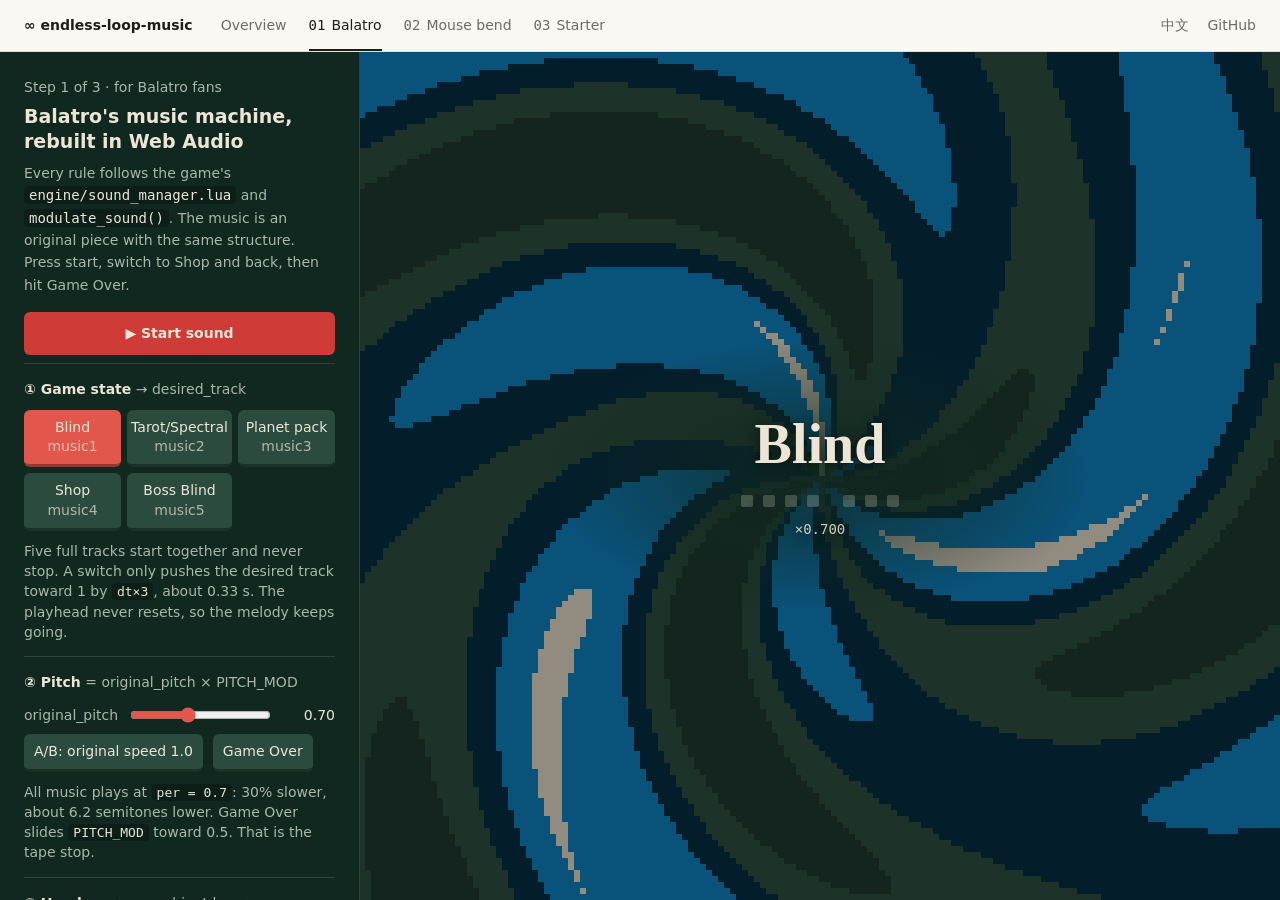
==== commit 6422bfb9: "Balatro demo: render bars in parallel, click-to-sound from ~10 s to under 1 s" ====
--- a/demos/balatro.html
+++ b/demos/balatro.html
@@ -243,12 +243,24 @@
   }
 };
 
+// Render one bar per OfflineAudioContext, all bars in parallel. A single context holding all 16 bars is 15-20x
+// slower, because every scheduled node costs time on every render quantum until it ends.
+const CHUNK = Math.round(BPB * BEAT * SR), CTAIL = 11 * SR;   // one 7/4 bar; the tail covers the longest note (space pad, ~9.8 s)
 async function renderLayer(name) {
-  const oc = new OfflineAudioContext(1, LEN + TAIL, SR);
-  const out = oc.createGain(); out.connect(oc.destination);
-  LAYERS[name](oc, out);
-  const d = (await oc.startRendering()).getChannelData(0);
-  for (let i = 0; i < TAIL; i++) d[i] += d[LEN + i];     // fold the tail back onto the start: no gap at the seam
+  const ev = [], orig = { ...SYN };                        // 1. record the layer's notes instead of building nodes
+  for (const k in SYN) SYN[k] = (oc, out, t, ...a) => ev.push([k, t, a]);
+  try { LAYERS[name](null, null); } finally { Object.assign(SYN, orig); }
+  const bars = [];
+  ev.forEach(e => { const c = Math.max(0, Math.floor(e[1] * SR / CHUNK)); (bars[c] = bars[c] || []).push(e); });
+  const d = new Float32Array(LEN + TAIL);
+  await Promise.all(bars.map(async (notes, c) => {          // 2. render each bar on its own, then add it in place
+    const t0 = c * CHUNK / SR, oc = new OfflineAudioContext(1, CHUNK + CTAIL, SR);
+    const out = oc.createGain(); out.connect(oc.destination);
+    notes.forEach(([k, t, a]) => SYN[k](oc, out, Math.max(0, t - t0), ...a));
+    const s = (await oc.startRendering()).getChannelData(0), at = c * CHUNK, n = Math.min(s.length, d.length - at);
+    for (let i = 0; i < n; i++) d[at + i] += s[i];
+  }));
+  for (let i = 0; i < TAIL; i++) d[i] += d[LEN + i];       // fold the tail back onto the start: no gap at the seam
   return d.slice(0, LEN);
 }
 // distorted organ for the Boss track: tanh soft clip + one-pole lowpass on samples
@@ -322,8 +334,9 @@
 async function start() {
   ctx = new AudioContext(); await ctx.resume();
   const say = s => document.getElementById('stats').textContent = s;
+  const ambient = renderAmbient();                         // runs alongside the layers
   const buffers = await buildTracks(say);
-  say(tr('Rendering ambient layers…', '正在渲染氛围层…')); const ab = await renderAmbient();
+  say(tr('Rendering ambient layers…', '正在渲染氛围层…')); const ab = await ambient;
 
   master = ctx.createGain(); master.gain.value = 0.9;
   const dry = ctx.createGain(), wet = ctx.createGain(), rv = reverb(ctx);
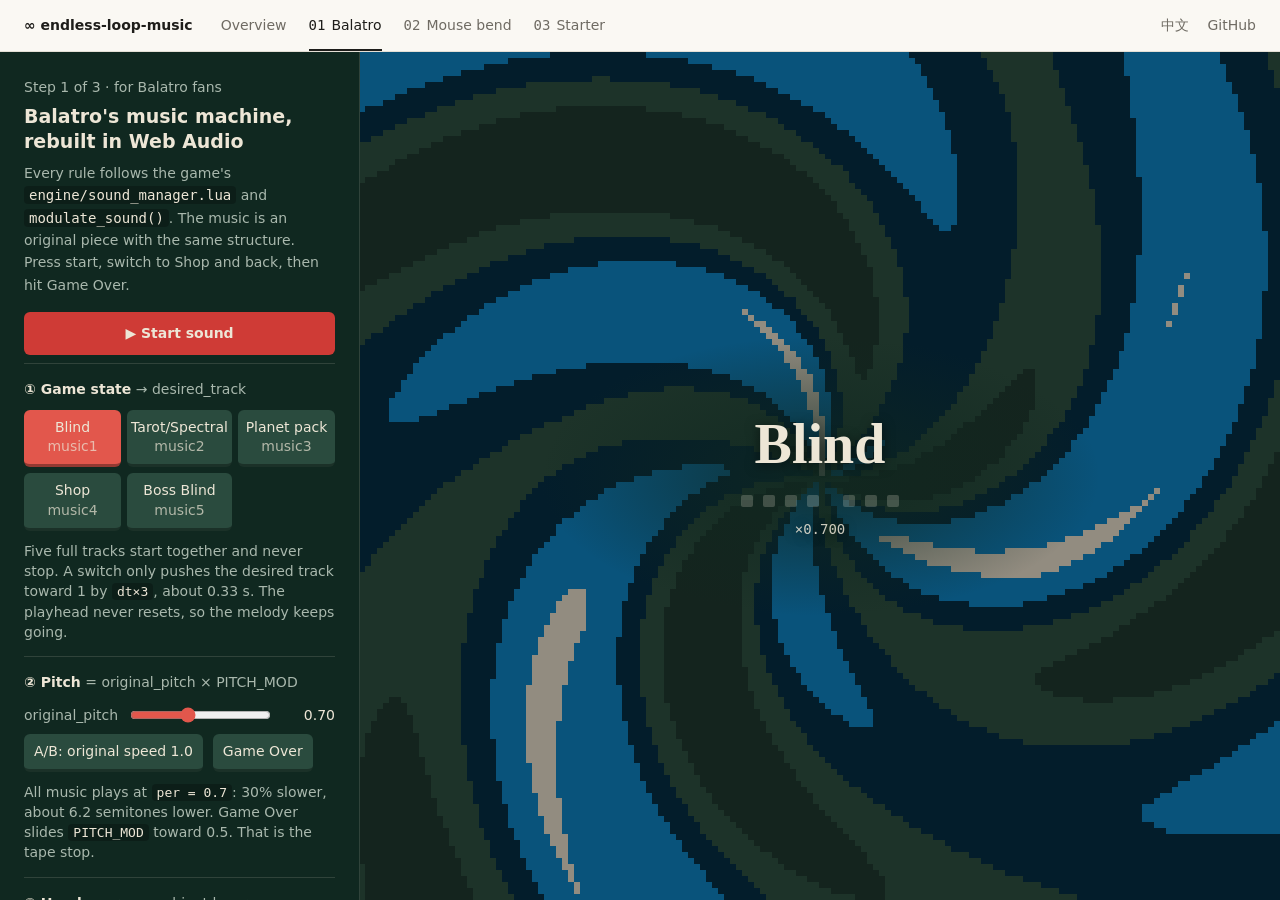
==== commit 6ca70713: "Balatro demo: clamp first-frame dt so the bar readout never shows 0/16" ====
--- a/demos/balatro.html
+++ b/demos/balatro.html
@@ -450,7 +450,7 @@
 function frame(ms) {
   let rate = G.original_pitch * G.PITCH_MOD;
   if (started) {
-    const dt = Math.min(0.1, (ms - lastT) / 1000); lastT = ms;
+    const dt = Math.max(0, Math.min(0.1, (ms - lastT) / 1000)); lastT = ms;   // rAF's timestamp can be earlier than lastT on the first frame
     const r = step(dt), { organ, flames } = r; rate = r.rate;
     live.forEach(s => setBar('m_' + s.code, s.cur));
     setBar('m_org', amb.ambientOrgan1.vol, 0.4); setBar('m_f2', amb.ambientFire2.vol, 0.9); setBar('m_f1', amb.ambientFire1.vol, 0.8);
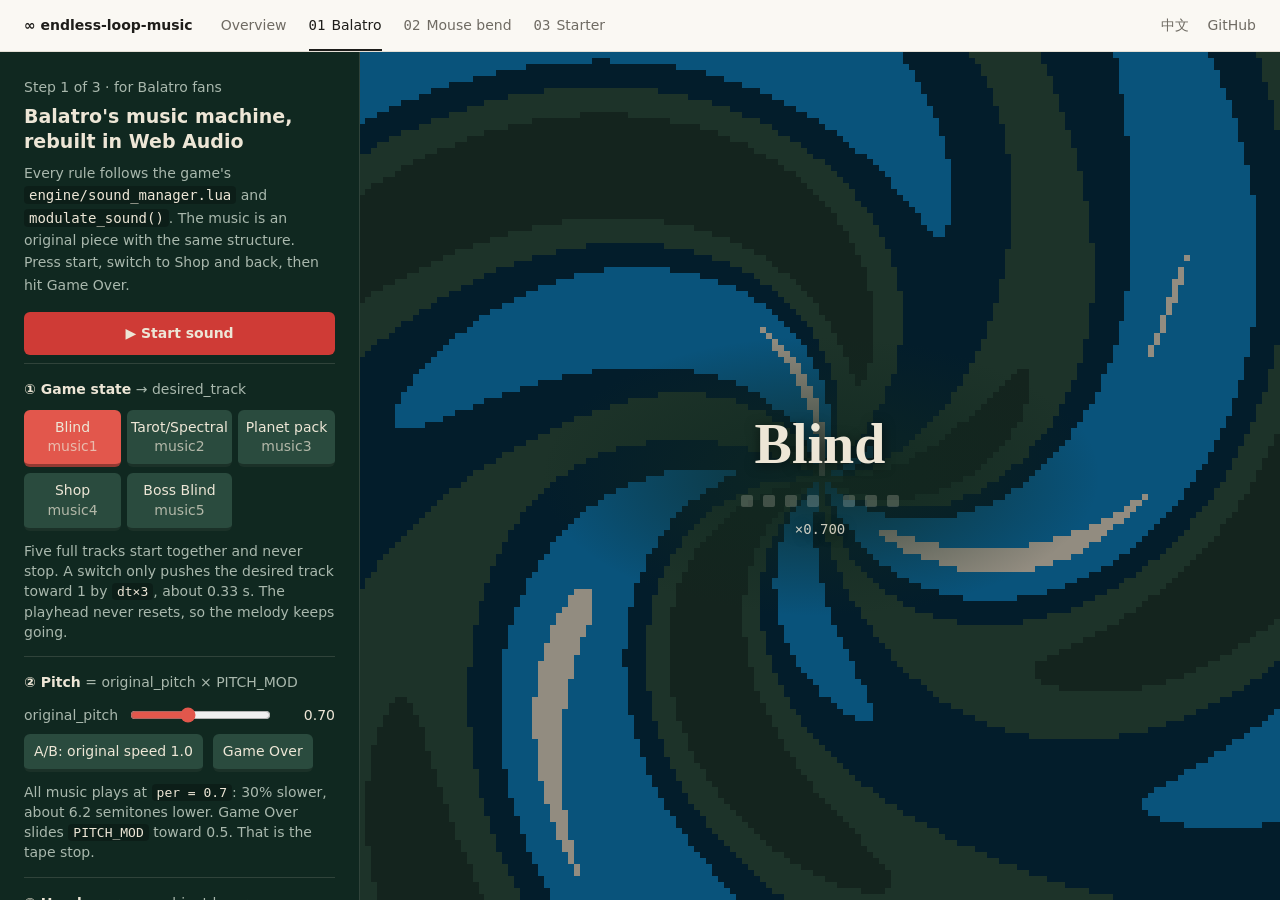
==== commit 6f5affb0: "Add inline SVG favicon to every page so browsers stop requesting favicon.ico" ====
--- a/demos/balatro.html
+++ b/demos/balatro.html
@@ -5,6 +5,7 @@
 <title data-zh="小丑牌音乐机 · 复刻">Balatro music machine · replica</title>
 <meta name="viewport" content="width=device-width,initial-scale=1">
 <link rel="stylesheet" href="../assets/site.css">
+<link rel="icon" href="data:image/svg+xml,%3Csvg xmlns='http://www.w3.org/2000/svg' viewBox='0 0 32 32'%3E%3Crect width='32' height='32' rx='7' fill='%23FAF8F3'/%3E%3Ctext x='16' y='24' font-size='26' font-family='Georgia,serif' text-anchor='middle' fill='%231E1D1A'%3E%E2%88%9E%3C/text%3E%3C/svg%3E">
 <script src="../assets/i18n.js"></script>
 <style>
   /* layout shell (body.full, .stage-full, .panel, .mini-pager) lives in site.css; game colors stay inside .stage */
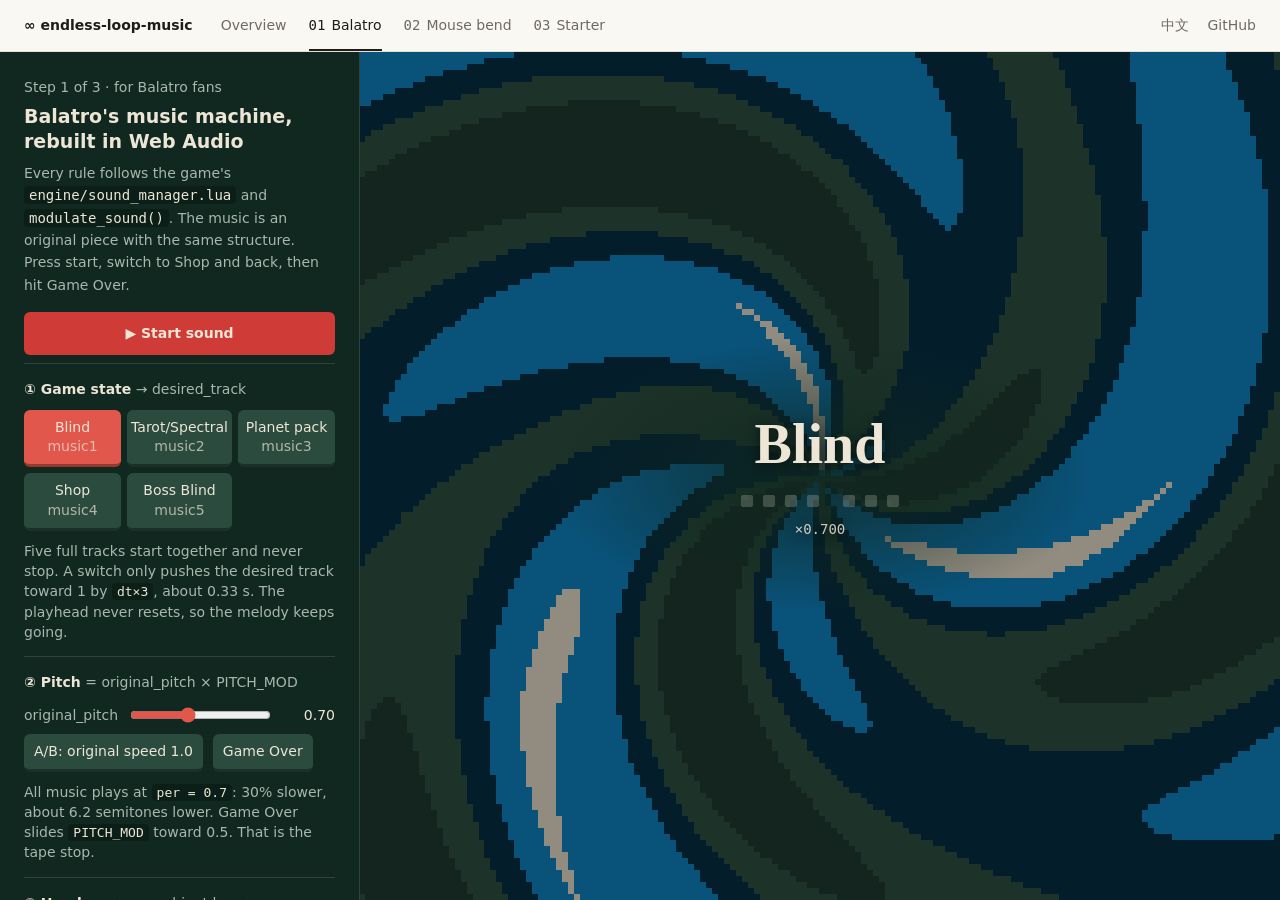
==== commit e035d595: "Add Open Graph and Twitter card meta for link previews" ====
--- a/demos/balatro.html
+++ b/demos/balatro.html
@@ -4,6 +4,15 @@
 <meta charset="utf-8">
 <title data-zh="小丑牌音乐机 · 复刻">Balatro music machine · replica</title>
 <meta name="viewport" content="width=device-width,initial-scale=1">
+<meta name="description" content="Five tracks that never stop, played at 0.7x in 7/4. Switch blind, shop and boss and hear why the loop never restarts.">
+<meta property="og:type" content="website">
+<meta property="og:title" content="Balatro music machine · replica">
+<meta property="og:description" content="Five tracks that never stop, played at 0.7x in 7/4. Switch blind, shop and boss and hear why the loop never restarts.">
+<meta property="og:url" content="https://jonasjoe233.github.io/endless-loop-music/demos/balatro.html">
+<meta property="og:image" content="https://jonasjoe233.github.io/endless-loop-music/docs/social_preview.png">
+<meta property="og:image:width" content="1280">
+<meta property="og:image:height" content="640">
+<meta name="twitter:card" content="summary_large_image">
 <link rel="stylesheet" href="../assets/site.css">
 <link rel="icon" href="data:image/svg+xml,%3Csvg xmlns='http://www.w3.org/2000/svg' viewBox='0 0 32 32'%3E%3Crect width='32' height='32' rx='7' fill='%23FAF8F3'/%3E%3Ctext x='16' y='24' font-size='26' font-family='Georgia,serif' text-anchor='middle' fill='%231E1D1A'%3E%E2%88%9E%3C/text%3E%3C/svg%3E">
 <script src="../assets/i18n.js"></script>
